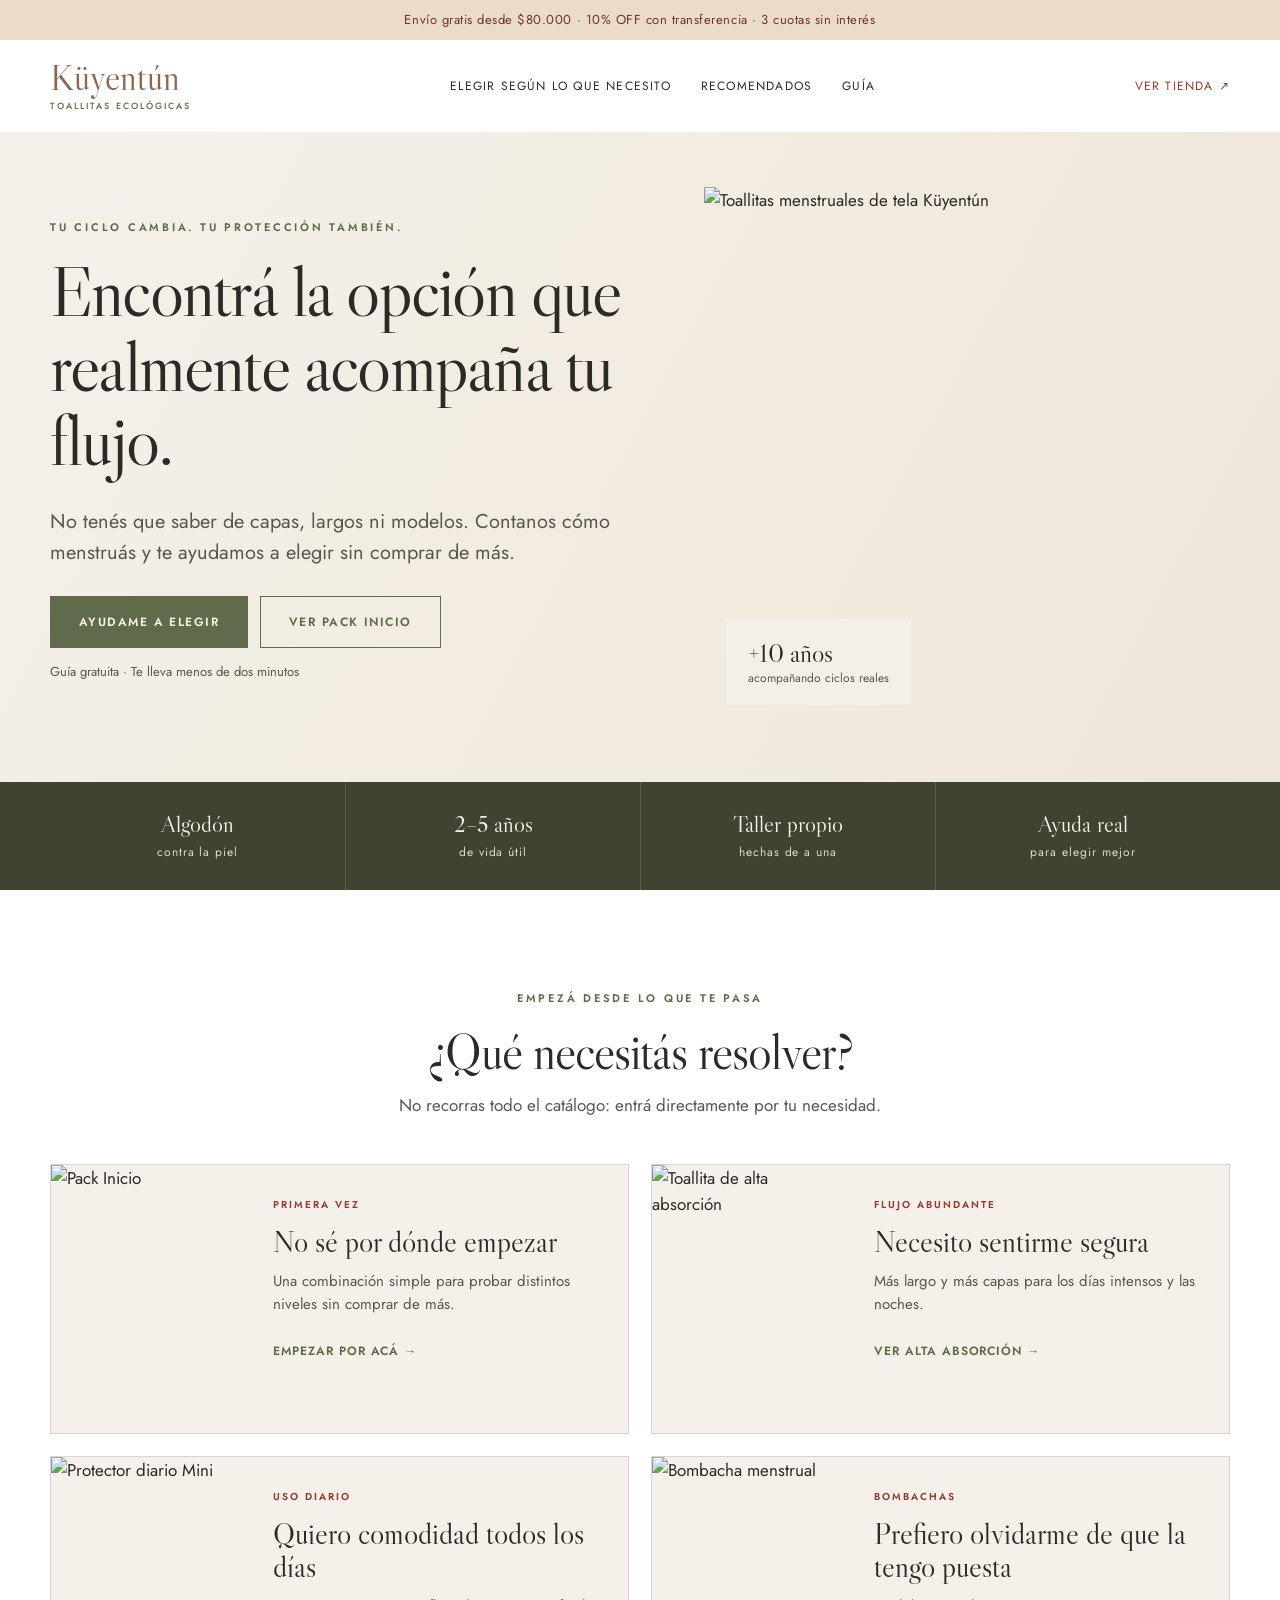
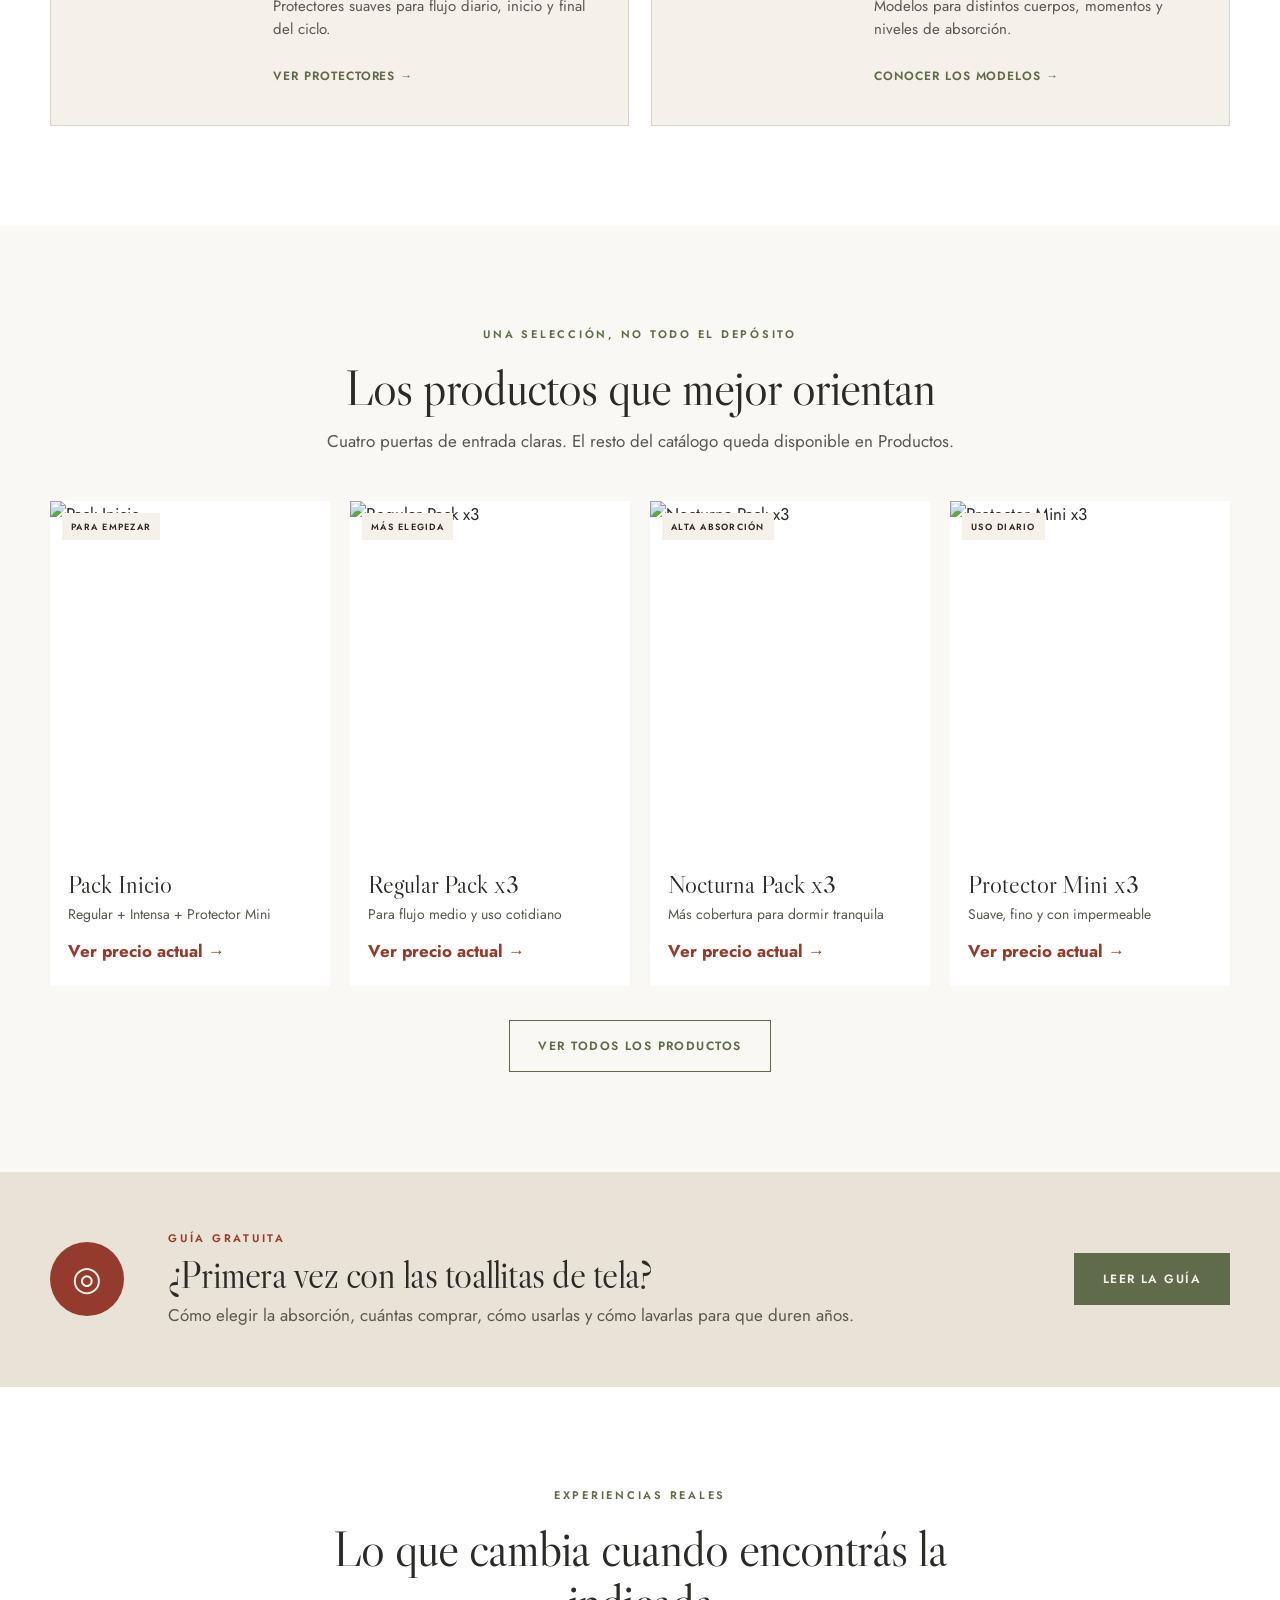
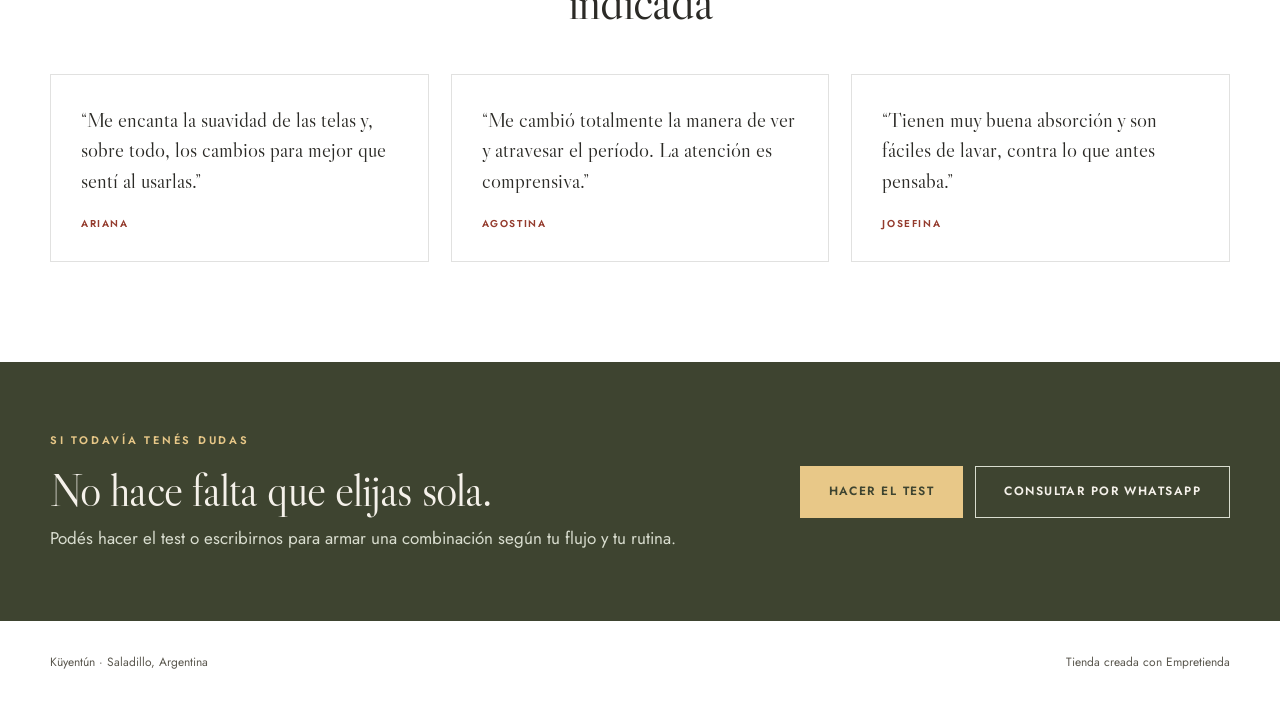
==== inicio/index.html @ b611743a "Publicar nueva portada de inicio de Küyentún" ====
<!doctype html>
<html lang="es">
<head>
  <meta charset="utf-8">
  <meta name="viewport" content="width=device-width, initial-scale=1">
  <title>Propuesta de inicio — Küyentún</title>
  <meta name="description" content="Maqueta de estructura propuesta para el inicio de Küyentún.">
  <link rel="preconnect" href="https://fonts.googleapis.com">
  <link rel="preconnect" href="https://fonts.gstatic.com" crossorigin>
  <link href="https://fonts.googleapis.com/css2?family=Jost:wght@300;400;500;600&family=Libre+Caslon+Display&display=swap" rel="stylesheet">
  <style>
    :root{--bone:#f5f1ea;--sand:#e8e3d6;--olive:#5f6b4a;--dark:#3e4430;--brick:#943b2d;--ink:#2b2a26;--soft:#5a574e;--line:rgba(43,42,38,.14);--serif:'Libre Caslon Display',Georgia,serif;--sans:'Jost',Arial,sans-serif}
    *{box-sizing:border-box}html{scroll-behavior:smooth}body{margin:0;color:var(--ink);background:#fff;font:17px/1.55 var(--sans)}img{display:block;width:100%}a{color:inherit}.shell{width:min(1180px,calc(100% - 44px));margin:auto}.announcement{padding:10px 20px;text-align:center;background:#eadcc8;color:#743629;font-size:13px;letter-spacing:.04em}.header{height:92px;display:flex;align-items:center;justify-content:space-between;gap:32px}.brand{font:36px/1 var(--serif);text-decoration:none;color:#8d6652}.brand span{display:block;margin-top:5px;color:var(--olive);font:500 9px/1.2 var(--sans);letter-spacing:.22em;text-transform:uppercase}.header nav{display:flex;gap:30px}.header nav a,.store-link{font-size:12px;letter-spacing:.1em;text-transform:uppercase;text-decoration:none}.store-link{color:var(--brick)}
    .hero{background:linear-gradient(118deg,var(--bone),#eee6d8)}.hero-grid{min-height:650px;display:grid;grid-template-columns:1.05fr .95fr;align-items:center;gap:72px}.hero-copy{padding:80px 0}.eyebrow{margin:0 0 18px;color:var(--olive);font-size:11px;font-weight:600;letter-spacing:.25em;text-transform:uppercase}h1,h2,h3{font-family:var(--serif);font-weight:400}.hero h1{max-width:760px;margin:0;font-size:clamp(48px,5.6vw,76px);line-height:1.04;letter-spacing:-.025em}.lead{max-width:600px;margin:28px 0;color:var(--soft);font-size:20px}.actions{display:flex;gap:12px;flex-wrap:wrap}.button{display:inline-flex;min-height:52px;padding:0 28px;align-items:center;justify-content:center;border:1px solid var(--olive);font-size:12px;font-weight:600;letter-spacing:.12em;text-transform:uppercase;text-decoration:none;transition:.2s}.button.primary{background:var(--olive);color:var(--bone)}.button.secondary{background:transparent;color:var(--olive)}.button:hover{transform:translateY(-2px)}.micro{margin-top:14px;color:var(--soft);font-size:13px}.hero-media{position:relative;height:540px;overflow:hidden}.hero-media img{height:100%;object-fit:cover}.hero-note{position:absolute;left:22px;bottom:22px;padding:18px 22px;background:rgba(245,241,234,.94);display:flex;flex-direction:column}.hero-note strong{font:26px var(--serif)}.hero-note span{color:var(--soft);font-size:12px}
    .proof{background:var(--dark);color:var(--bone)}.proof-grid{display:grid;grid-template-columns:repeat(4,1fr)}.proof-grid div{padding:28px;border-left:1px solid rgba(255,255,255,.14);text-align:center}.proof-grid div:first-child{border-left:0}.proof-grid strong,.proof-grid span{display:block}.proof-grid strong{font:23px var(--serif)}.proof-grid span{margin-top:5px;color:#d9ddcf;font-size:12px;letter-spacing:.08em}
    .section{padding:100px 0}.heading{max-width:740px;margin:0 auto 46px;text-align:center}.heading h2,.guide h2,.help h2{margin:0 0 14px;font-size:50px;line-height:1.06;letter-spacing:-.02em}.heading>p:last-child{margin:0;color:var(--soft)}.need-grid{display:grid;grid-template-columns:1fr 1fr;gap:22px}.need-card{min-height:270px;display:grid;grid-template-columns:190px 1fr;background:var(--bone);border:1px solid var(--line)}.need-image{overflow:hidden}.need-image img{height:100%;object-fit:cover}.need-copy{padding:32px}.kicker{margin:0 0 12px;color:var(--brick);font-size:10px;font-weight:600;letter-spacing:.2em}.need-copy h3{margin:0 0 12px;font-size:30px;line-height:1.1}.need-copy>p:not(.kicker){margin:0 0 20px;color:var(--soft);font-size:15px}.need-copy a{color:var(--olive);font-size:12px;font-weight:600;letter-spacing:.08em;text-transform:uppercase;text-decoration:none}
    .products{background:#faf8f4}.product-grid{display:grid;grid-template-columns:repeat(4,1fr);gap:20px}.product{padding-bottom:22px;background:#fff;text-decoration:none}.product-image{position:relative;aspect-ratio:4/5;overflow:hidden}.product-image img{height:100%;object-fit:cover}.product-image span{position:absolute;top:12px;left:12px;padding:7px 9px;background:var(--bone);font-size:9px;font-weight:600;letter-spacing:.14em}.product h3{margin:20px 18px 6px;font-size:25px;line-height:1.1}.product p{margin:0 18px 12px;color:var(--soft);font-size:14px}.product>strong{margin:0 18px;color:var(--brick)}.center{text-align:center;margin-top:34px}
    .guide{padding:58px 0;background:var(--sand)}.guide-grid{display:grid;grid-template-columns:90px 1fr auto;gap:28px;align-items:center}.guide-symbol{width:74px;height:74px;display:grid;place-items:center;border-radius:50%;background:var(--brick);color:var(--bone);font-size:34px}.guide .eyebrow{margin-bottom:8px;color:var(--brick)}.guide h2{margin-bottom:7px;font-size:38px}.guide p:last-child{margin:0;color:var(--soft)}.quotes{display:grid;grid-template-columns:repeat(3,1fr);gap:22px}.quotes blockquote{margin:0;padding:30px;border:1px solid var(--line);font:21px/1.45 var(--serif)}.quotes cite{display:block;margin-top:20px;color:var(--brick);font:600 10px var(--sans);letter-spacing:.16em;text-transform:uppercase}.help{padding:70px 0;background:var(--dark);color:var(--bone)}.help-grid{display:flex;align-items:center;justify-content:space-between;gap:40px}.help .eyebrow{color:#e8c888}.help h2{margin-bottom:10px;font-size:45px}.help p:last-child{max-width:700px;margin:0;color:#d9ddcf}.help .primary{background:#e8c888;border-color:#e8c888;color:var(--dark)}.help .secondary{border-color:#d9ddcf;color:var(--bone)}footer{padding:32px 0;display:flex;justify-content:space-between;color:var(--soft);font-size:12px}
    @media(max-width:900px){.header nav{display:none}.hero-grid{grid-template-columns:1fr;gap:0}.hero-copy{padding:70px 0 45px}.hero-media{height:480px}.proof-grid{grid-template-columns:1fr 1fr}.need-grid{grid-template-columns:1fr}.product-grid{grid-template-columns:1fr 1fr}.guide-grid{grid-template-columns:70px 1fr}.guide .button{grid-column:2;justify-self:start}.quotes{grid-template-columns:1fr}.help-grid{display:block}.help .actions{margin-top:28px}}
    @media(max-width:600px){body{font-size:16px}.shell{width:min(100% - 28px,1180px)}.announcement{font-size:11px}.header{height:76px}.brand{font-size:30px}.store-link{display:none}.hero h1{font-size:46px}.lead{font-size:18px}.hero-media{height:390px}.section{padding:72px 0}.heading h2{font-size:40px}.need-card{grid-template-columns:1fr}.need-image{height:230px}.product-grid{grid-template-columns:1fr}.guide-grid{grid-template-columns:1fr}.guide .button{grid-column:1}.guide h2{font-size:34px}.help h2{font-size:39px}footer{display:block}footer span{display:block;margin-bottom:8px}}
  </style>
</head>
<body>
  <div class="announcement">Envío gratis desde $80.000 · 10% OFF con transferencia · 3 cuotas sin interés</div>
  <header class="header shell">
    <a class="brand" href="#inicio">Küyentún<span>toallitas ecológicas</span></a>
    <nav aria-label="Navegación principal"><a href="#necesidad">Elegir según lo que necesito</a><a href="#recomendados">Recomendados</a><a href="https://meugeniacg.github.io/guia-toallitas-de-tela/">Guía</a></nav>
    <a class="store-link" href="https://www.kuyentuntoallitasecologicas.com.ar/">Ver tienda ↗</a>
  </header>

  <main id="inicio">
    <section class="hero"><div class="shell hero-grid">
      <div class="hero-copy"><p class="eyebrow">TU CICLO CAMBIA. TU PROTECCIÓN TAMBIÉN.</p><h1>Encontrá la opción que realmente acompaña tu flujo.</h1><p class="lead">No tenés que saber de capas, largos ni modelos. Contanos cómo menstruás y te ayudamos a elegir sin comprar de más.</p><div class="actions"><a class="button primary" href="https://meugeniacg.github.io/guia-toallitas-de-tela/#quiz">Ayudame a elegir</a><a class="button secondary" href="https://www.kuyentuntoallitasecologicas.com.ar/toallitas-menstruales/pack-inicio">Ver Pack Inicio</a></div><p class="micro">Guía gratuita · Te lleva menos de dos minutos</p></div>
      <div class="hero-media"><img src="https://d22fxaf9t8d39k.cloudfront.net/47bd9d9f242ebef658691afc3e3f14a70aa40e81e7bd9d2789358b0c8a1340d26034.jpg" alt="Toallitas menstruales de tela Küyentún"><div class="hero-note"><strong>+10 años</strong><span>acompañando ciclos reales</span></div></div>
    </div></section>

    <section class="proof"><div class="shell proof-grid"><div><strong>Algodón</strong><span>contra la piel</span></div><div><strong>2–5 años</strong><span>de vida útil</span></div><div><strong>Taller propio</strong><span>hechas de a una</span></div><div><strong>Ayuda real</strong><span>para elegir mejor</span></div></div></section>

    <section class="section shell" id="necesidad">
      <div class="heading"><p class="eyebrow">EMPEZÁ DESDE LO QUE TE PASA</p><h2>¿Qué necesitás resolver?</h2><p>No recorras todo el catálogo: entrá directamente por tu necesidad.</p></div>
      <div class="need-grid">
        <article class="need-card"><div class="need-image"><img src="https://d22fxaf9t8d39k.cloudfront.net/efcc2a372699df14df4a4f18b4c73a457ab59eb401a7fae7d5d3a295e9640bca6034.png" alt="Pack Inicio"></div><div class="need-copy"><p class="kicker">PRIMERA VEZ</p><h3>No sé por dónde empezar</h3><p>Una combinación simple para probar distintos niveles sin comprar de más.</p><a href="https://www.kuyentuntoallitasecologicas.com.ar/toallitas-menstruales/pack-inicio">Empezar por acá →</a></div></article>
        <article class="need-card"><div class="need-image"><img src="https://d22fxaf9t8d39k.cloudfront.net/dd3ce069a76f2ce13b151991015029e17633829b9bed87bc5638a3cb8f4f15516034.jpg" alt="Toallita de alta absorción"></div><div class="need-copy"><p class="kicker">FLUJO ABUNDANTE</p><h3>Necesito sentirme segura</h3><p>Más largo y más capas para los días intensos y las noches.</p><a href="https://www.kuyentuntoallitasecologicas.com.ar/toallitas-menstruales/absorcion/alta">Ver alta absorción →</a></div></article>
        <article class="need-card"><div class="need-image"><img src="https://d22fxaf9t8d39k.cloudfront.net/441a3be5a0f3f524e42762c184731935e52e595edd70df9c9ab5c10087bb6e0e6034.jpg" alt="Protector diario Mini"></div><div class="need-copy"><p class="kicker">USO DIARIO</p><h3>Quiero comodidad todos los días</h3><p>Protectores suaves para flujo diario, inicio y final del ciclo.</p><a href="https://www.kuyentuntoallitasecologicas.com.ar/protectores-diarios">Ver protectores →</a></div></article>
        <article class="need-card"><div class="need-image"><img src="https://d22fxaf9t8d39k.cloudfront.net/7f0170c8bdd21f5b3b62c56adf70df7abe8b300a6e648061134bbed9a65fe5a56034.png" alt="Bombacha menstrual"></div><div class="need-copy"><p class="kicker">BOMBACHAS</p><h3>Prefiero olvidarme de que la tengo puesta</h3><p>Modelos para distintos cuerpos, momentos y niveles de absorción.</p><a href="https://meugeniacg.github.io/guia-bombachas-menstruales/">Conocer los modelos →</a></div></article>
      </div>
    </section>

    <section class="section products" id="recomendados"><div class="shell">
      <div class="heading"><p class="eyebrow">UNA SELECCIÓN, NO TODO EL DEPÓSITO</p><h2>Los productos que mejor orientan</h2><p>Cuatro puertas de entrada claras. El resto del catálogo queda disponible en Productos.</p></div>
      <div class="product-grid">
        <a class="product" href="https://www.kuyentuntoallitasecologicas.com.ar/toallitas-menstruales/pack-inicio"><div class="product-image"><img src="https://d22fxaf9t8d39k.cloudfront.net/efcc2a372699df14df4a4f18b4c73a457ab59eb401a7fae7d5d3a295e9640bca6034.png" alt="Pack Inicio"><span>PARA EMPEZAR</span></div><h3>Pack Inicio</h3><p>Regular + Intensa + Protector Mini</p><strong>Ver precio actual →</strong></a>
        <a class="product" href="https://www.kuyentuntoallitasecologicas.com.ar/toallitas-menstruales/toallita-regular-pack-x-3-negro"><div class="product-image"><img src="https://d22fxaf9t8d39k.cloudfront.net/47bd9d9f242ebef658691afc3e3f14a70aa40e81e7bd9d2789358b0c8a1340d26034.jpg" alt="Regular Pack x3"><span>MÁS ELEGIDA</span></div><h3>Regular Pack x3</h3><p>Para flujo medio y uso cotidiano</p><strong>Ver precio actual →</strong></a>
        <a class="product" href="https://www.kuyentuntoallitasecologicas.com.ar/toallitas-menstruales/estilo-y-diseno/linea-azabache/toallita-nocturna-pack-x-3-negro"><div class="product-image"><img src="https://d22fxaf9t8d39k.cloudfront.net/dd3ce069a76f2ce13b151991015029e17633829b9bed87bc5638a3cb8f4f15516034.jpg" alt="Nocturna Pack x3"><span>ALTA ABSORCIÓN</span></div><h3>Nocturna Pack x3</h3><p>Más cobertura para dormir tranquila</p><strong>Ver precio actual →</strong></a>
        <a class="product" href="https://www.kuyentuntoallitasecologicas.com.ar/protectores-diarios/impermeabilidad/protector-mini-con-impermeable-pack-x-3-negro"><div class="product-image"><img src="https://d22fxaf9t8d39k.cloudfront.net/441a3be5a0f3f524e42762c184731935e52e595edd70df9c9ab5c10087bb6e0e6034.jpg" alt="Protector Mini x3"><span>USO DIARIO</span></div><h3>Protector Mini x3</h3><p>Suave, fino y con impermeable</p><strong>Ver precio actual →</strong></a>
      </div>
      <div class="center"><a class="button secondary" href="https://www.kuyentuntoallitasecologicas.com.ar/productos">Ver todos los productos</a></div>
    </div></section>

    <section class="guide"><div class="shell guide-grid"><div class="guide-symbol">◎</div><div><p class="eyebrow">GUÍA GRATUITA</p><h2>¿Primera vez con las toallitas de tela?</h2><p>Cómo elegir la absorción, cuántas comprar, cómo usarlas y cómo lavarlas para que duren años.</p></div><a class="button primary" href="https://meugeniacg.github.io/guia-toallitas-de-tela/">Leer la guía</a></div></section>

    <section class="section shell"><div class="heading"><p class="eyebrow">EXPERIENCIAS REALES</p><h2>Lo que cambia cuando encontrás la indicada</h2></div><div class="quotes"><blockquote>“Me encanta la suavidad de las telas y, sobre todo, los cambios para mejor que sentí al usarlas.”<cite>Ariana</cite></blockquote><blockquote>“Me cambió totalmente la manera de ver y atravesar el período. La atención es comprensiva.”<cite>Agostina</cite></blockquote><blockquote>“Tienen muy buena absorción y son fáciles de lavar, contra lo que antes pensaba.”<cite>Josefina</cite></blockquote></div></section>

    <section class="help"><div class="shell help-grid"><div><p class="eyebrow">SI TODAVÍA TENÉS DUDAS</p><h2>No hace falta que elijas sola.</h2><p>Podés hacer el test o escribirnos para armar una combinación según tu flujo y tu rutina.</p></div><div class="actions"><a class="button primary" href="https://meugeniacg.github.io/guia-toallitas-de-tela/#quiz">Hacer el test</a><a class="button secondary" href="https://wa.me/5492345499026">Consultar por WhatsApp</a></div></div></section>
  </main>

  <footer class="shell"><span>Küyentún · Saladillo, Argentina</span><span>Tienda creada con Empretienda</span></footer>
</body>
</html>
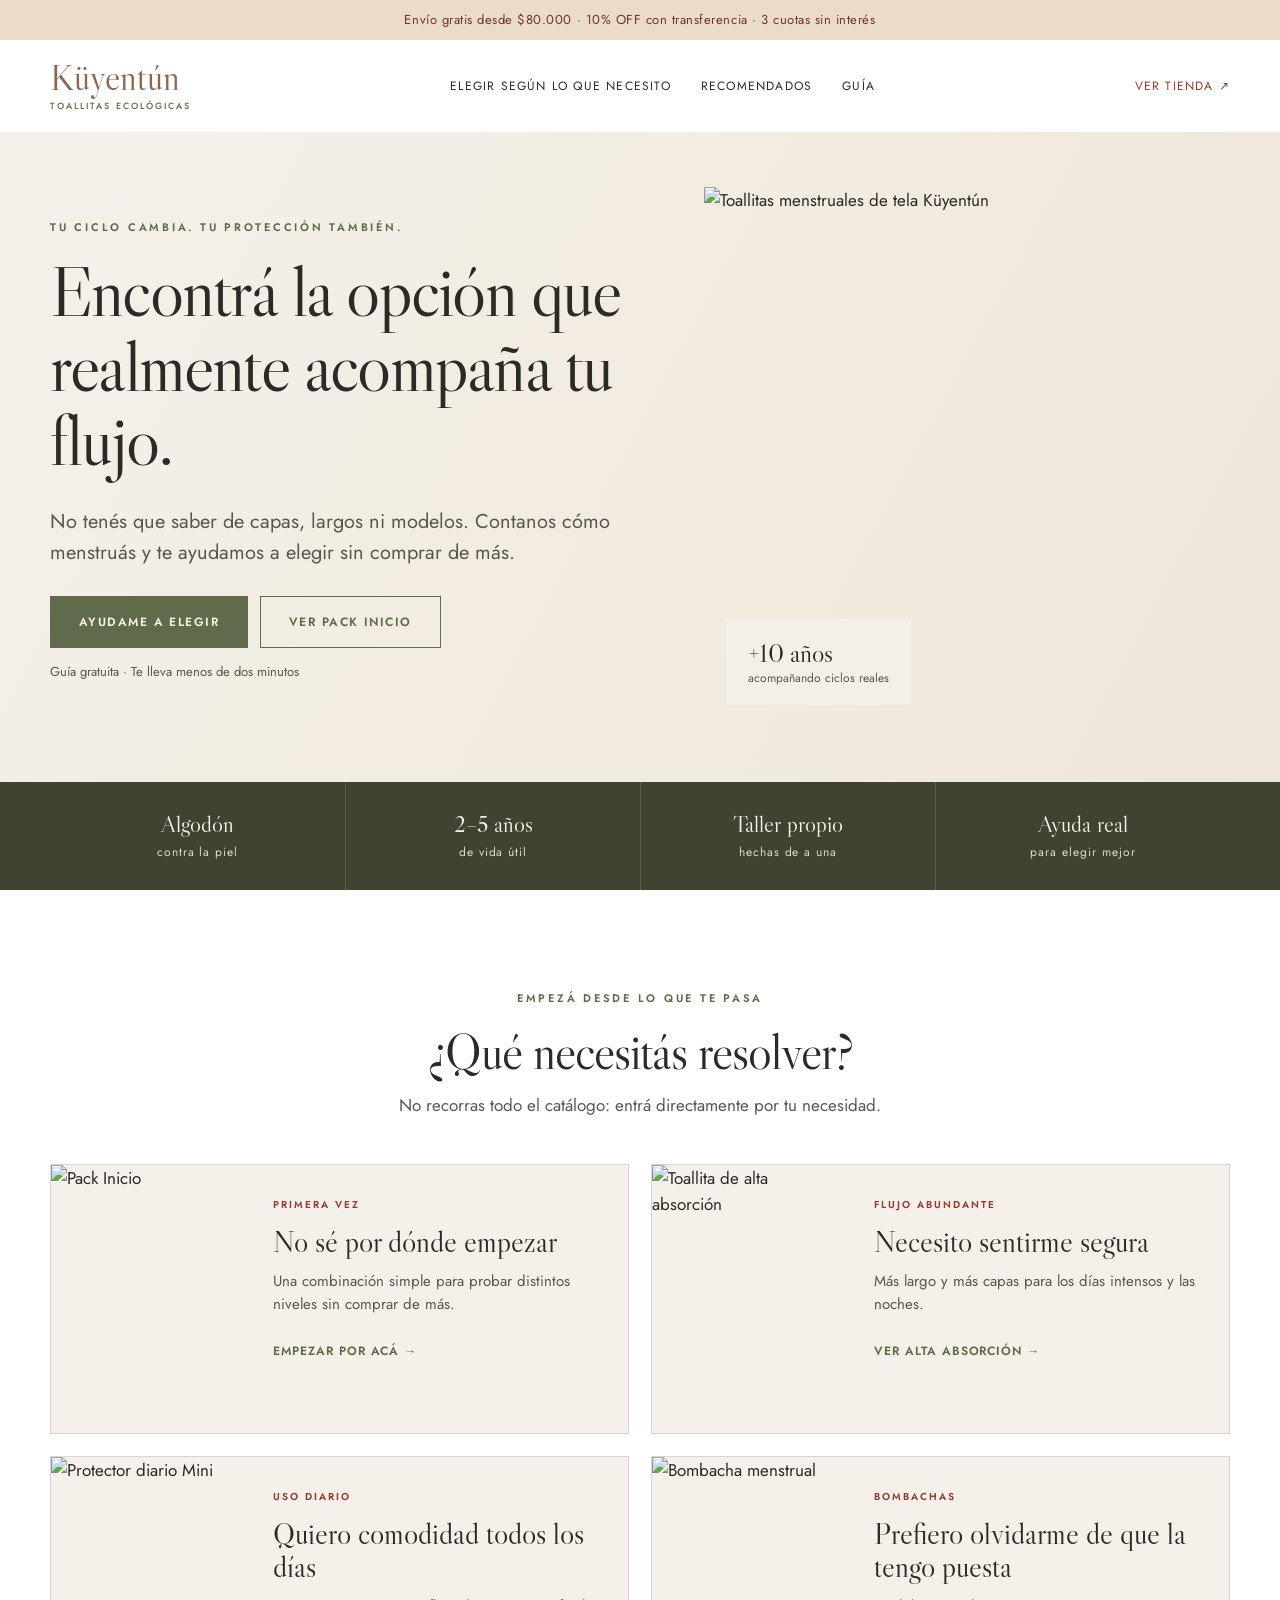
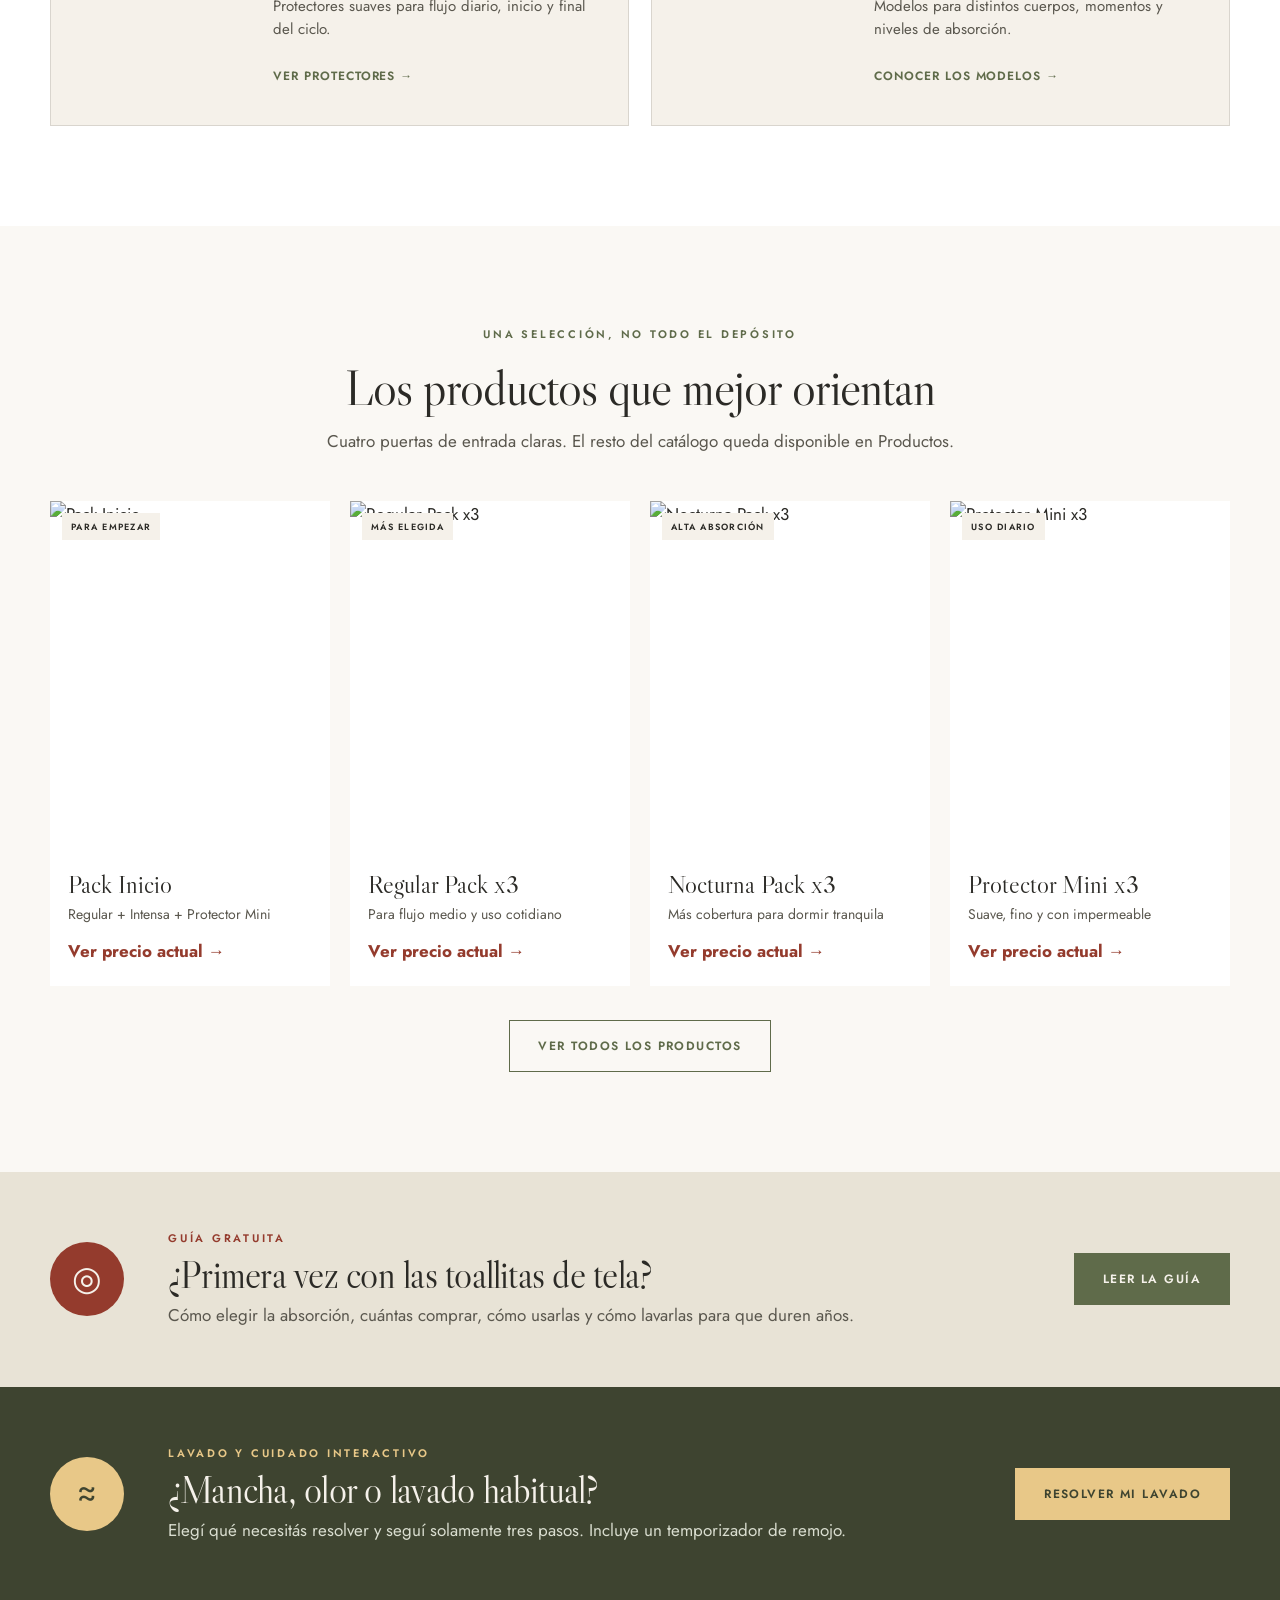
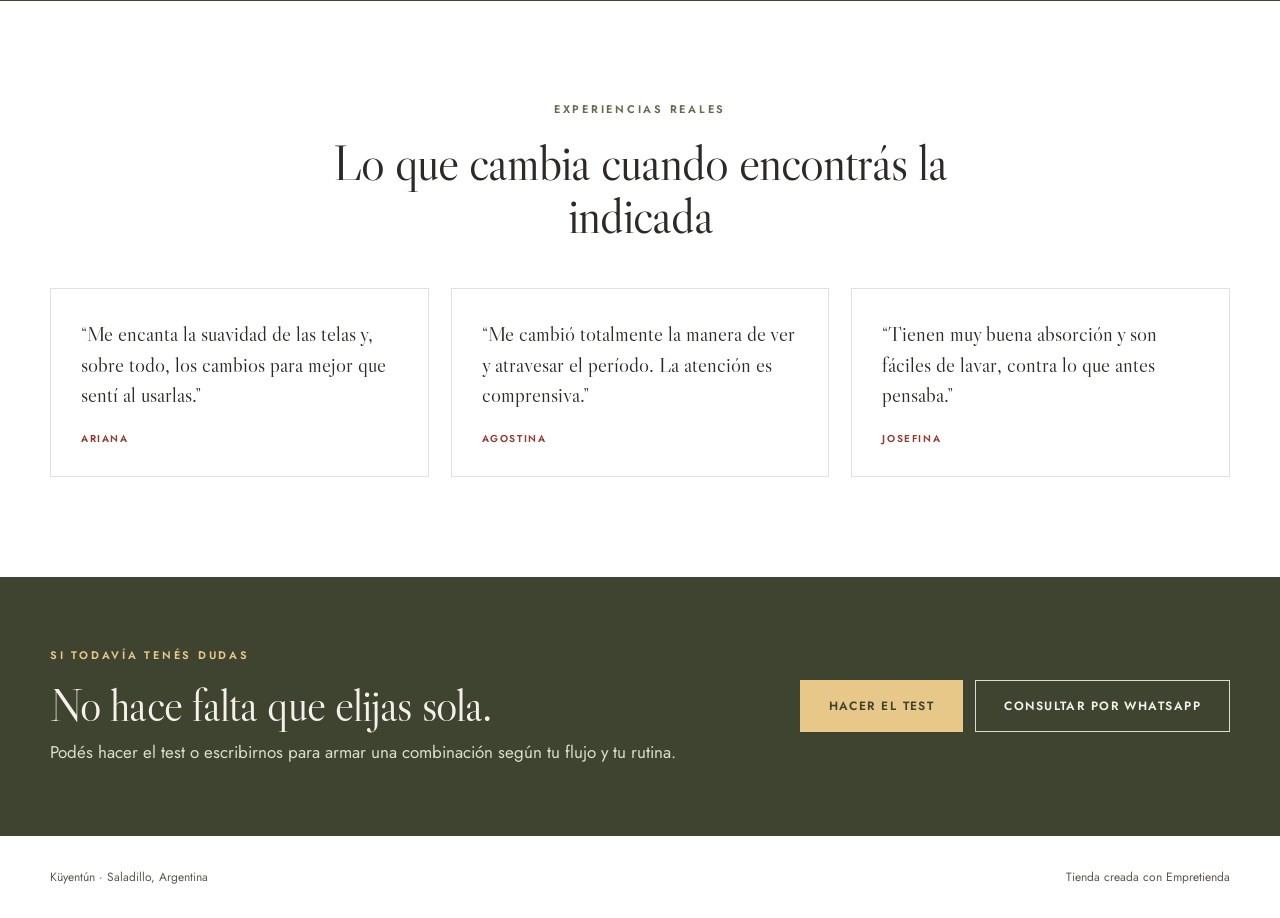
==== commit 625f4ab9: "Agregar acceso a la guía interactiva de lavado" ====
--- a/inicio/index.html
+++ b/inicio/index.html
@@ -15,7 +15,7 @@
     .proof{background:var(--dark);color:var(--bone)}.proof-grid{display:grid;grid-template-columns:repeat(4,1fr)}.proof-grid div{padding:28px;border-left:1px solid rgba(255,255,255,.14);text-align:center}.proof-grid div:first-child{border-left:0}.proof-grid strong,.proof-grid span{display:block}.proof-grid strong{font:23px var(--serif)}.proof-grid span{margin-top:5px;color:#d9ddcf;font-size:12px;letter-spacing:.08em}
     .section{padding:100px 0}.heading{max-width:740px;margin:0 auto 46px;text-align:center}.heading h2,.guide h2,.help h2{margin:0 0 14px;font-size:50px;line-height:1.06;letter-spacing:-.02em}.heading>p:last-child{margin:0;color:var(--soft)}.need-grid{display:grid;grid-template-columns:1fr 1fr;gap:22px}.need-card{min-height:270px;display:grid;grid-template-columns:190px 1fr;background:var(--bone);border:1px solid var(--line)}.need-image{overflow:hidden}.need-image img{height:100%;object-fit:cover}.need-copy{padding:32px}.kicker{margin:0 0 12px;color:var(--brick);font-size:10px;font-weight:600;letter-spacing:.2em}.need-copy h3{margin:0 0 12px;font-size:30px;line-height:1.1}.need-copy>p:not(.kicker){margin:0 0 20px;color:var(--soft);font-size:15px}.need-copy a{color:var(--olive);font-size:12px;font-weight:600;letter-spacing:.08em;text-transform:uppercase;text-decoration:none}
     .products{background:#faf8f4}.product-grid{display:grid;grid-template-columns:repeat(4,1fr);gap:20px}.product{padding-bottom:22px;background:#fff;text-decoration:none}.product-image{position:relative;aspect-ratio:4/5;overflow:hidden}.product-image img{height:100%;object-fit:cover}.product-image span{position:absolute;top:12px;left:12px;padding:7px 9px;background:var(--bone);font-size:9px;font-weight:600;letter-spacing:.14em}.product h3{margin:20px 18px 6px;font-size:25px;line-height:1.1}.product p{margin:0 18px 12px;color:var(--soft);font-size:14px}.product>strong{margin:0 18px;color:var(--brick)}.center{text-align:center;margin-top:34px}
-    .guide{padding:58px 0;background:var(--sand)}.guide-grid{display:grid;grid-template-columns:90px 1fr auto;gap:28px;align-items:center}.guide-symbol{width:74px;height:74px;display:grid;place-items:center;border-radius:50%;background:var(--brick);color:var(--bone);font-size:34px}.guide .eyebrow{margin-bottom:8px;color:var(--brick)}.guide h2{margin-bottom:7px;font-size:38px}.guide p:last-child{margin:0;color:var(--soft)}.quotes{display:grid;grid-template-columns:repeat(3,1fr);gap:22px}.quotes blockquote{margin:0;padding:30px;border:1px solid var(--line);font:21px/1.45 var(--serif)}.quotes cite{display:block;margin-top:20px;color:var(--brick);font:600 10px var(--sans);letter-spacing:.16em;text-transform:uppercase}.help{padding:70px 0;background:var(--dark);color:var(--bone)}.help-grid{display:flex;align-items:center;justify-content:space-between;gap:40px}.help .eyebrow{color:#e8c888}.help h2{margin-bottom:10px;font-size:45px}.help p:last-child{max-width:700px;margin:0;color:#d9ddcf}.help .primary{background:#e8c888;border-color:#e8c888;color:var(--dark)}.help .secondary{border-color:#d9ddcf;color:var(--bone)}footer{padding:32px 0;display:flex;justify-content:space-between;color:var(--soft);font-size:12px}
+    .guide{padding:58px 0;background:var(--sand)}.guide-grid{display:grid;grid-template-columns:90px 1fr auto;gap:28px;align-items:center}.guide-symbol{width:74px;height:74px;display:grid;place-items:center;border-radius:50%;background:var(--brick);color:var(--bone);font-size:34px}.guide .eyebrow{margin-bottom:8px;color:var(--brick)}.guide h2{margin-bottom:7px;font-size:38px}.guide p:last-child{margin:0;color:var(--soft)}.wash-guide{background:var(--dark);color:var(--bone)}.wash-guide .guide-symbol{background:#e8c888;color:var(--dark)}.wash-guide .eyebrow{color:#e8c888}.wash-guide p:last-child{color:#d9ddcf}.wash-guide .button{border-color:#e8c888;background:#e8c888;color:var(--dark)}.quotes{display:grid;grid-template-columns:repeat(3,1fr);gap:22px}.quotes blockquote{margin:0;padding:30px;border:1px solid var(--line);font:21px/1.45 var(--serif)}.quotes cite{display:block;margin-top:20px;color:var(--brick);font:600 10px var(--sans);letter-spacing:.16em;text-transform:uppercase}.help{padding:70px 0;background:var(--dark);color:var(--bone)}.help-grid{display:flex;align-items:center;justify-content:space-between;gap:40px}.help .eyebrow{color:#e8c888}.help h2{margin-bottom:10px;font-size:45px}.help p:last-child{max-width:700px;margin:0;color:#d9ddcf}.help .primary{background:#e8c888;border-color:#e8c888;color:var(--dark)}.help .secondary{border-color:#d9ddcf;color:var(--bone)}footer{padding:32px 0;display:flex;justify-content:space-between;color:var(--soft);font-size:12px}
     @media(max-width:900px){.header nav{display:none}.hero-grid{grid-template-columns:1fr;gap:0}.hero-copy{padding:70px 0 45px}.hero-media{height:480px}.proof-grid{grid-template-columns:1fr 1fr}.need-grid{grid-template-columns:1fr}.product-grid{grid-template-columns:1fr 1fr}.guide-grid{grid-template-columns:70px 1fr}.guide .button{grid-column:2;justify-self:start}.quotes{grid-template-columns:1fr}.help-grid{display:block}.help .actions{margin-top:28px}}
     @media(max-width:600px){body{font-size:16px}.shell{width:min(100% - 28px,1180px)}.announcement{font-size:11px}.header{height:76px}.brand{font-size:30px}.store-link{display:none}.hero h1{font-size:46px}.lead{font-size:18px}.hero-media{height:390px}.section{padding:72px 0}.heading h2{font-size:40px}.need-card{grid-template-columns:1fr}.need-image{height:230px}.product-grid{grid-template-columns:1fr}.guide-grid{grid-template-columns:1fr}.guide .button{grid-column:1}.guide h2{font-size:34px}.help h2{font-size:39px}footer{display:block}footer span{display:block;margin-bottom:8px}}
   </style>
@@ -59,6 +59,8 @@
 
     <section class="guide"><div class="shell guide-grid"><div class="guide-symbol">◎</div><div><p class="eyebrow">GUÍA GRATUITA</p><h2>¿Primera vez con las toallitas de tela?</h2><p>Cómo elegir la absorción, cuántas comprar, cómo usarlas y cómo lavarlas para que duren años.</p></div><a class="button primary" href="https://meugeniacg.github.io/guia-toallitas-de-tela/">Leer la guía</a></div></section>
 
+    <section class="guide wash-guide"><div class="shell guide-grid"><div class="guide-symbol">≈</div><div><p class="eyebrow">LAVADO Y CUIDADO INTERACTIVO</p><h2>¿Mancha, olor o lavado habitual?</h2><p>Elegí qué necesitás resolver y seguí solamente tres pasos. Incluye un temporizador de remojo.</p></div><a class="button primary" href="https://meugeniacg.github.io/guia-toallitas-de-tela/lavado/">Resolver mi lavado</a></div></section>
+
     <section class="section shell"><div class="heading"><p class="eyebrow">EXPERIENCIAS REALES</p><h2>Lo que cambia cuando encontrás la indicada</h2></div><div class="quotes"><blockquote>“Me encanta la suavidad de las telas y, sobre todo, los cambios para mejor que sentí al usarlas.”<cite>Ariana</cite></blockquote><blockquote>“Me cambió totalmente la manera de ver y atravesar el período. La atención es comprensiva.”<cite>Agostina</cite></blockquote><blockquote>“Tienen muy buena absorción y son fáciles de lavar, contra lo que antes pensaba.”<cite>Josefina</cite></blockquote></div></section>
 
     <section class="help"><div class="shell help-grid"><div><p class="eyebrow">SI TODAVÍA TENÉS DUDAS</p><h2>No hace falta que elijas sola.</h2><p>Podés hacer el test o escribirnos para armar una combinación según tu flujo y tu rutina.</p></div><div class="actions"><a class="button primary" href="https://meugeniacg.github.io/guia-toallitas-de-tela/#quiz">Hacer el test</a><a class="button secondary" href="https://wa.me/5492345499026">Consultar por WhatsApp</a></div></div></section>
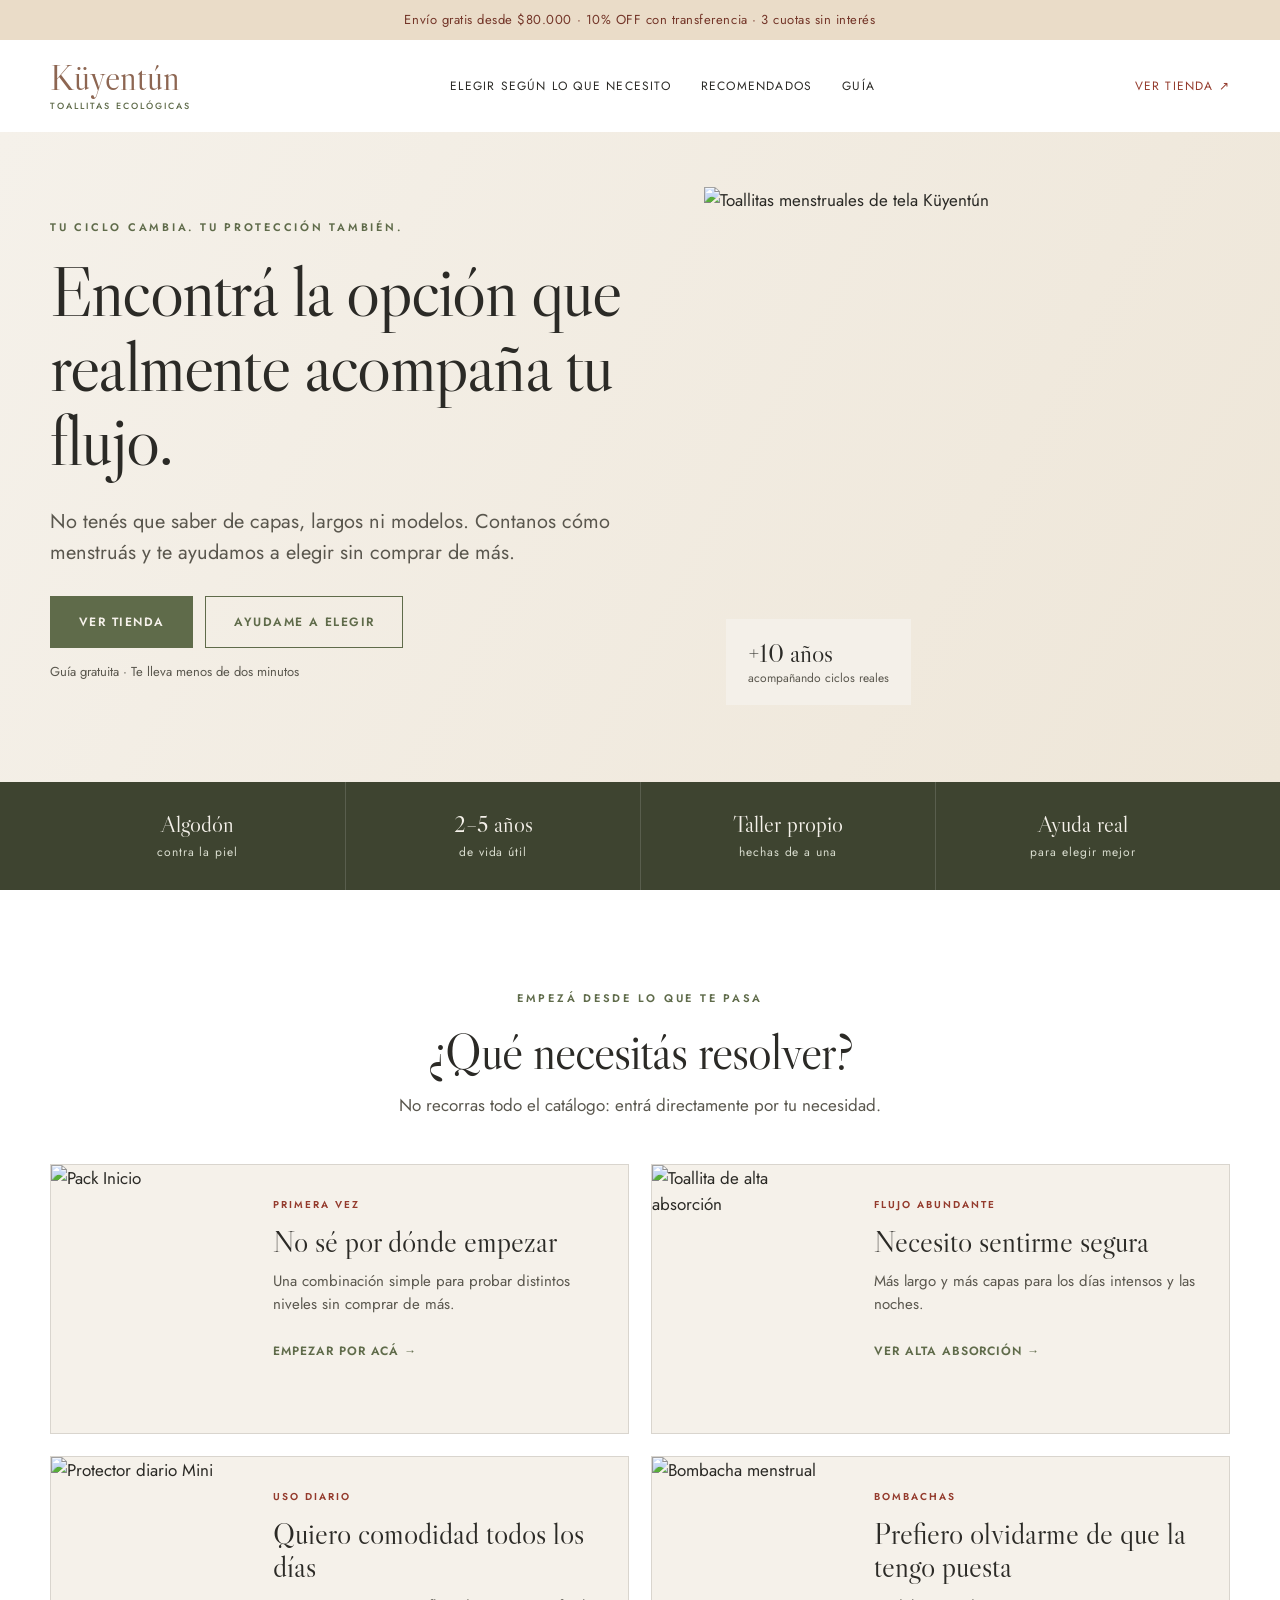
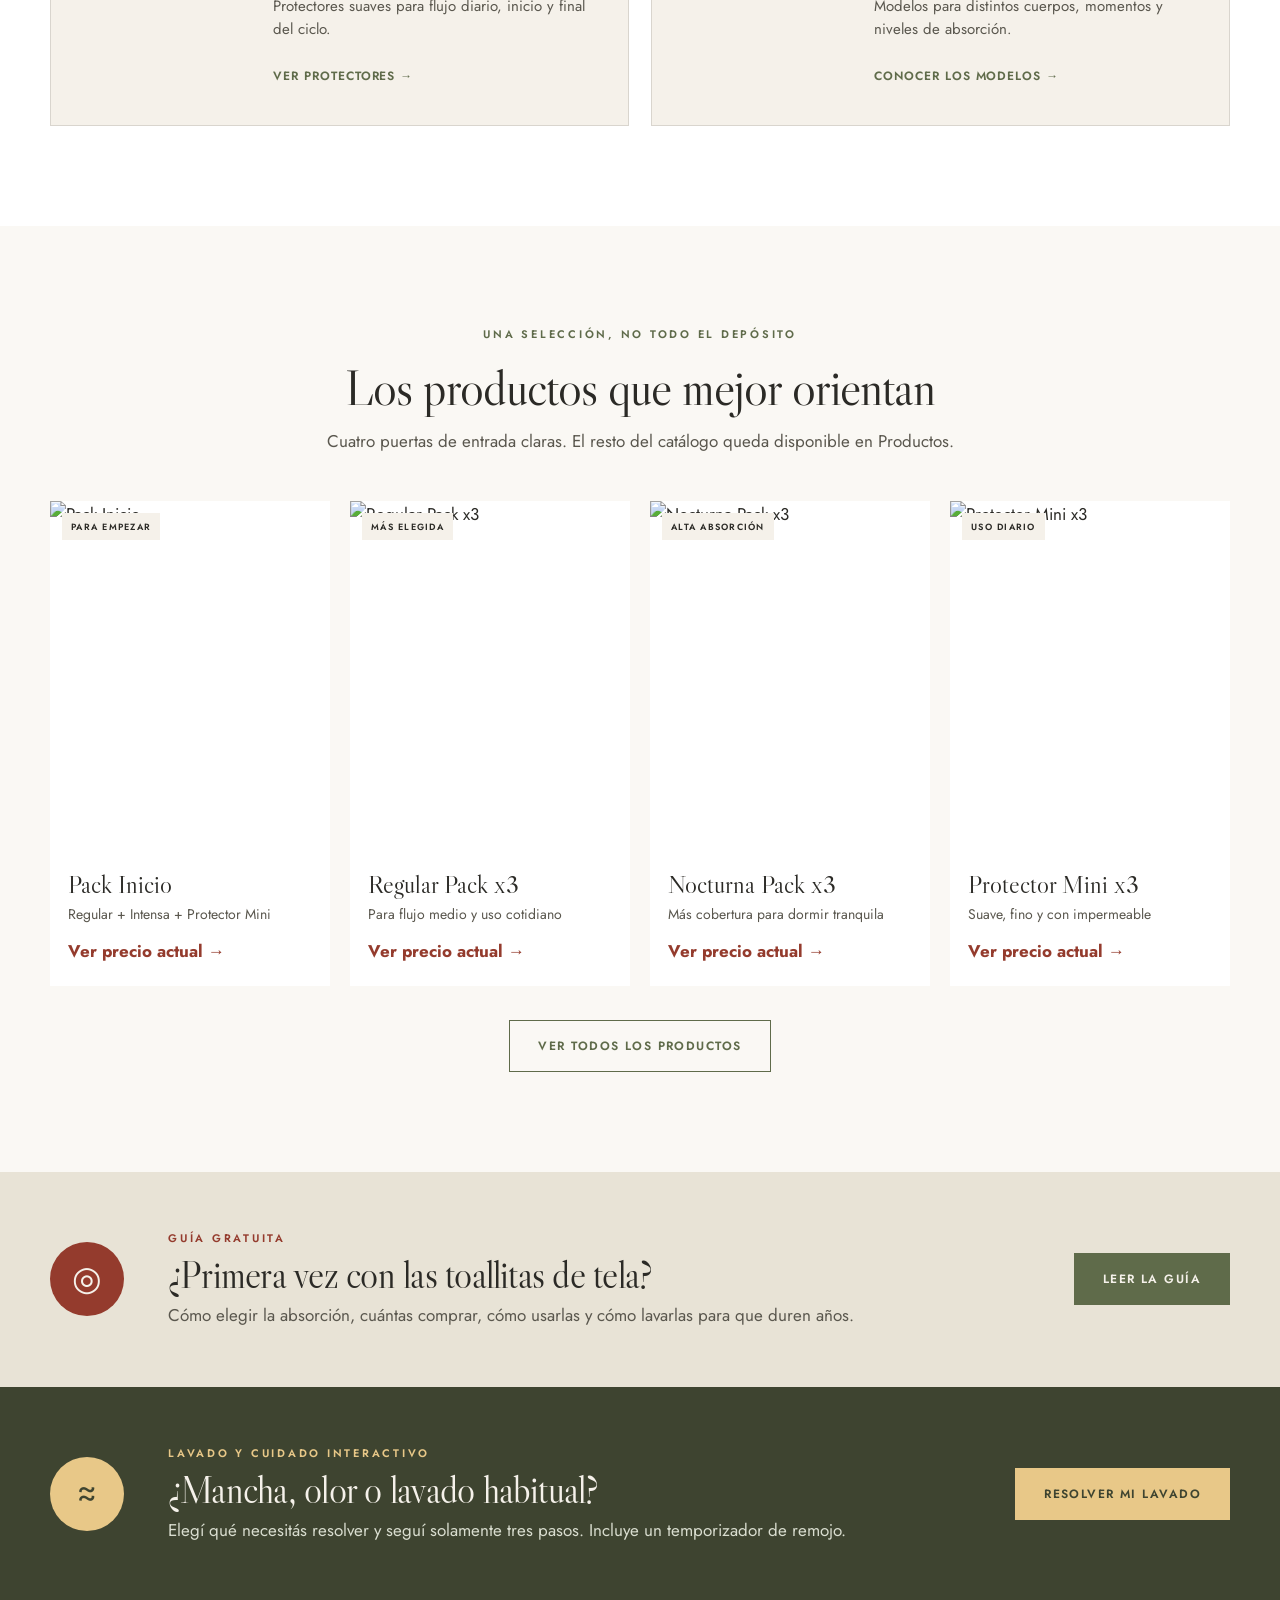
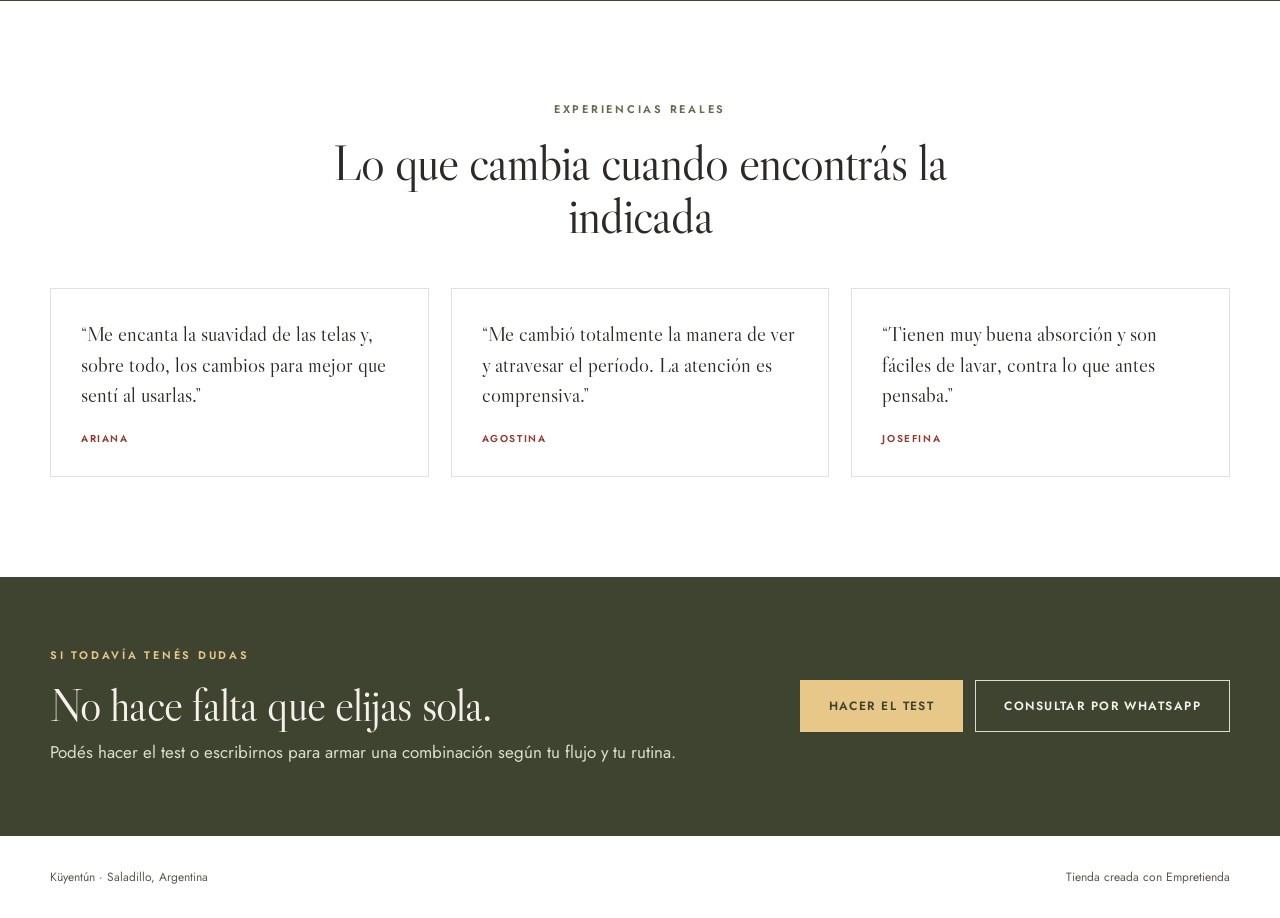
==== commit 853c02a0: "Make store CTA primary on inicio page" ====
--- a/inicio/index.html
+++ b/inicio/index.html
@@ -3,8 +3,16 @@
 <head>
   <meta charset="utf-8">
   <meta name="viewport" content="width=device-width, initial-scale=1">
-  <title>Propuesta de inicio — Küyentún</title>
-  <meta name="description" content="Maqueta de estructura propuesta para el inicio de Küyentún.">
+  <title>Encontrá tu toallita de tela ideal | Küyentún</title>
+  <meta name="description" content="Elegí toallitas y bombachas menstruales reutilizables según tu flujo. Guía gratuita, Pack Inicio y asesoramiento de Küyentún.">
+  <meta name="robots" content="noindex,follow">
+  <meta property="og:locale" content="es_AR">
+  <meta property="og:type" content="website">
+  <meta property="og:title" content="Encontrá tu toallita de tela ideal | Küyentún">
+  <meta property="og:description" content="No hace falta entender capas ni modelos. Te ayudamos a elegir según tu flujo y tu rutina.">
+  <meta property="og:url" content="https://meugeniacg.github.io/guia-toallitas-de-tela/inicio/">
+  <meta property="og:image" content="https://d22fxaf9t8d39k.cloudfront.net/47bd9d9f242ebef658691afc3e3f14a70aa40e81e7bd9d2789358b0c8a1340d26034.jpg">
+  <meta name="twitter:card" content="summary_large_image">
   <link rel="preconnect" href="https://fonts.googleapis.com">
   <link rel="preconnect" href="https://fonts.gstatic.com" crossorigin>
   <link href="https://fonts.googleapis.com/css2?family=Jost:wght@300;400;500;600&family=Libre+Caslon+Display&display=swap" rel="stylesheet">
@@ -30,7 +38,7 @@
 
   <main id="inicio">
     <section class="hero"><div class="shell hero-grid">
-      <div class="hero-copy"><p class="eyebrow">TU CICLO CAMBIA. TU PROTECCIÓN TAMBIÉN.</p><h1>Encontrá la opción que realmente acompaña tu flujo.</h1><p class="lead">No tenés que saber de capas, largos ni modelos. Contanos cómo menstruás y te ayudamos a elegir sin comprar de más.</p><div class="actions"><a class="button primary" href="https://meugeniacg.github.io/guia-toallitas-de-tela/#quiz">Ayudame a elegir</a><a class="button secondary" href="https://www.kuyentuntoallitasecologicas.com.ar/toallitas-menstruales/pack-inicio">Ver Pack Inicio</a></div><p class="micro">Guía gratuita · Te lleva menos de dos minutos</p></div>
+      <div class="hero-copy"><p class="eyebrow">TU CICLO CAMBIA. TU PROTECCIÓN TAMBIÉN.</p><h1>Encontrá la opción que realmente acompaña tu flujo.</h1><p class="lead">No tenés que saber de capas, largos ni modelos. Contanos cómo menstruás y te ayudamos a elegir sin comprar de más.</p><div class="actions"><a class="button primary" href="https://www.kuyentuntoallitasecologicas.com.ar/">Ver tienda</a><a class="button secondary" href="https://meugeniacg.github.io/guia-toallitas-de-tela/#quiz">Ayudame a elegir</a></div><p class="micro">Guía gratuita · Te lleva menos de dos minutos</p></div>
       <div class="hero-media"><img src="https://d22fxaf9t8d39k.cloudfront.net/47bd9d9f242ebef658691afc3e3f14a70aa40e81e7bd9d2789358b0c8a1340d26034.jpg" alt="Toallitas menstruales de tela Küyentún"><div class="hero-note"><strong>+10 años</strong><span>acompañando ciclos reales</span></div></div>
     </div></section>
 
@@ -68,4 +76,4 @@
 
   <footer class="shell"><span>Küyentún · Saladillo, Argentina</span><span>Tienda creada con Empretienda</span></footer>
 </body>
-</html>
+</html>
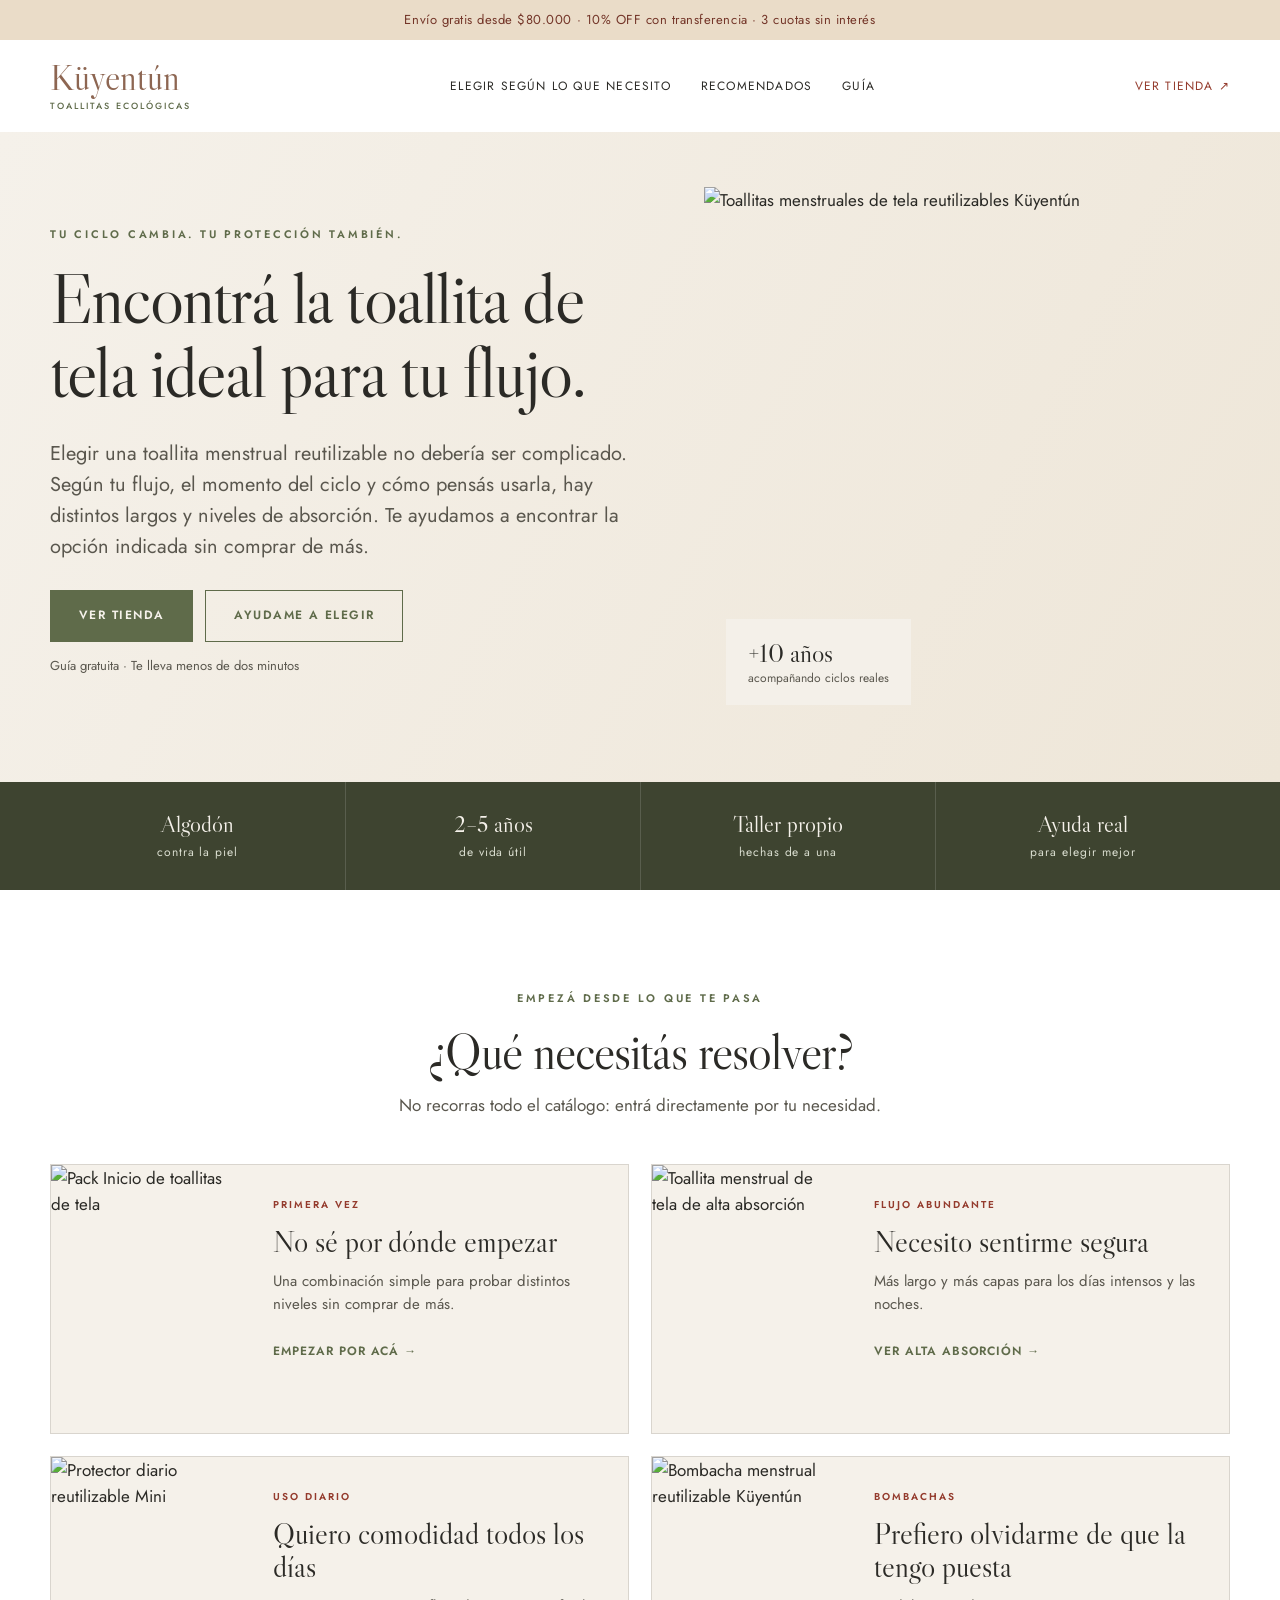
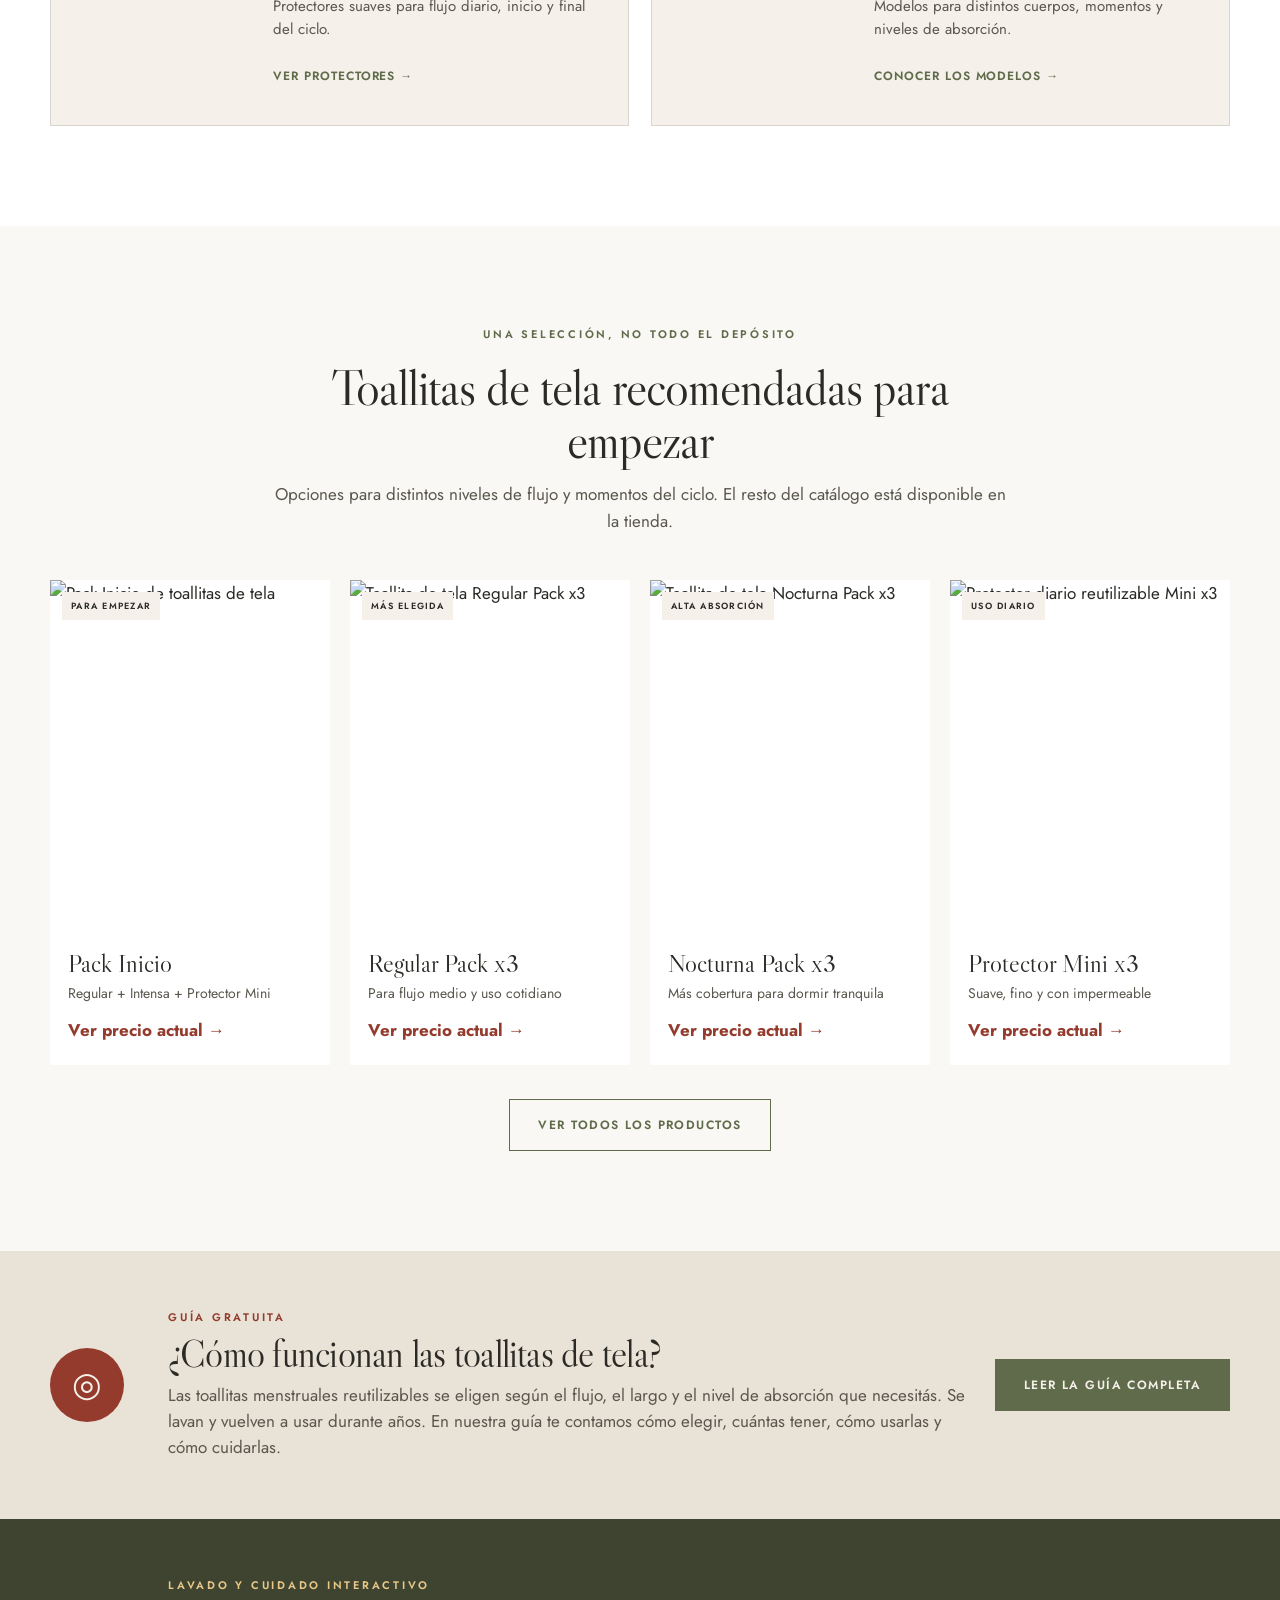
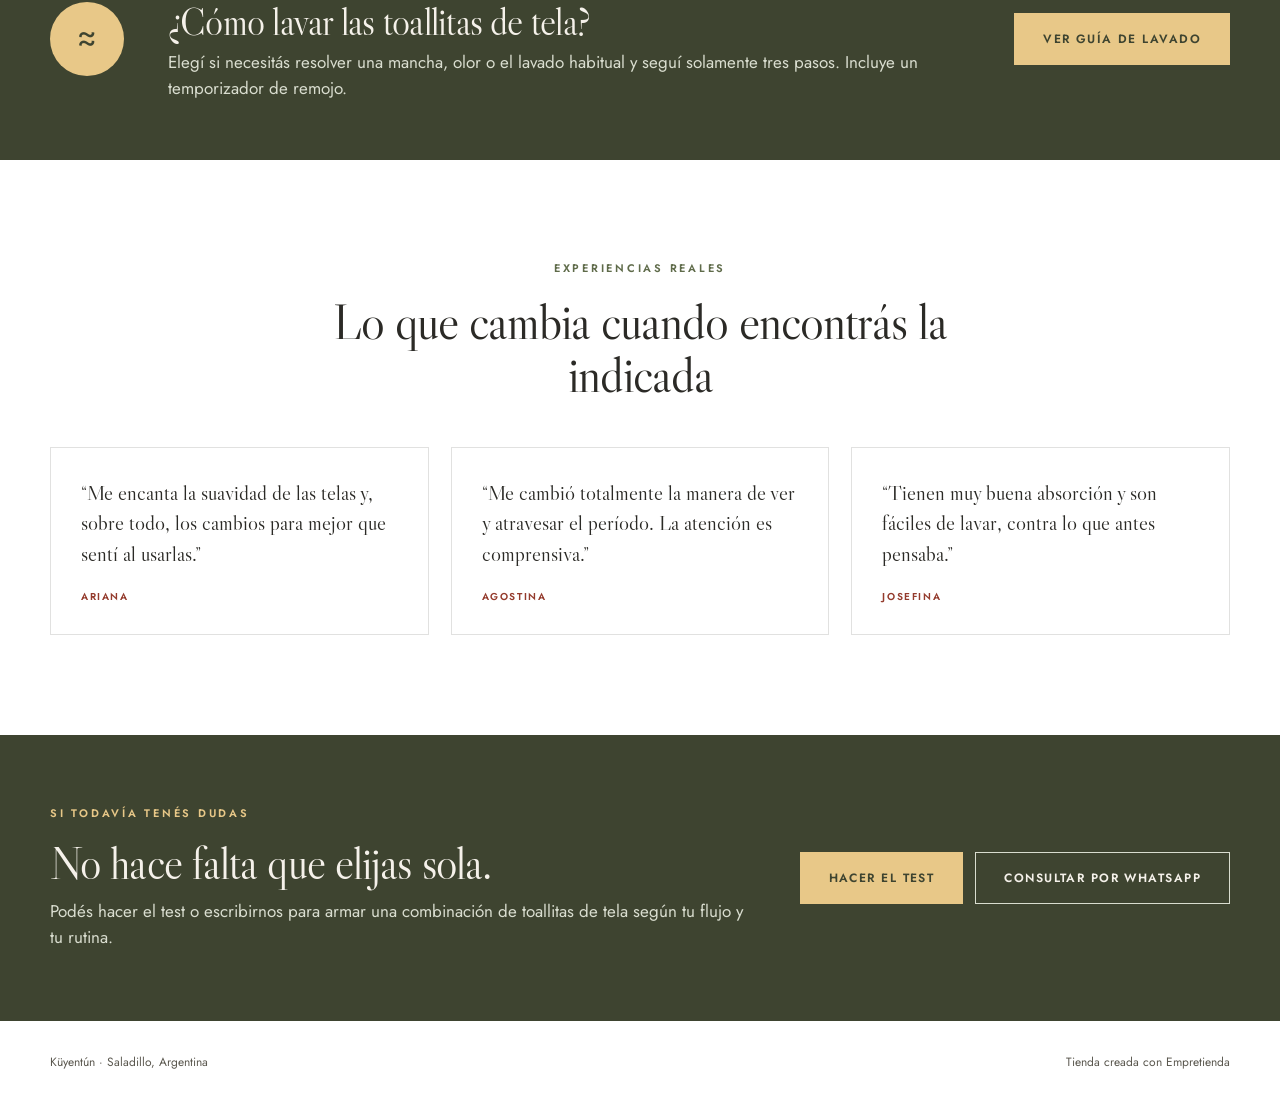
==== commit c8a3af07: "Optimize inicio landing for SEO and indexing" ====
--- a/inicio/index.html
+++ b/inicio/index.html
@@ -3,16 +3,20 @@
 <head>
   <meta charset="utf-8">
   <meta name="viewport" content="width=device-width, initial-scale=1">
-  <title>Encontrá tu toallita de tela ideal | Küyentún</title>
-  <meta name="description" content="Elegí toallitas y bombachas menstruales reutilizables según tu flujo. Guía gratuita, Pack Inicio y asesoramiento de Küyentún.">
-  <meta name="robots" content="noindex,follow">
+  <title>Toallitas de tela: cómo elegir la ideal | Küyentún</title>
+  <meta name="description" content="Descubrí cómo elegir toallitas de tela según tu flujo, absorción y rutina. Guía Küyentún con modelos reutilizables, lavado y acceso a la tienda.">
+  <meta name="robots" content="index,follow,max-image-preview:large">
+  <link rel="canonical" href="https://meugeniacg.github.io/guia-toallitas-de-tela/inicio/">
   <meta property="og:locale" content="es_AR">
   <meta property="og:type" content="website">
-  <meta property="og:title" content="Encontrá tu toallita de tela ideal | Küyentún">
-  <meta property="og:description" content="No hace falta entender capas ni modelos. Te ayudamos a elegir según tu flujo y tu rutina.">
+  <meta property="og:title" content="Toallitas de tela: cómo elegir la ideal | Küyentún">
+  <meta property="og:description" content="Elegí tu toallita menstrual reutilizable según tu flujo, absorción y rutina. Guía práctica de Küyentún.">
   <meta property="og:url" content="https://meugeniacg.github.io/guia-toallitas-de-tela/inicio/">
   <meta property="og:image" content="https://d22fxaf9t8d39k.cloudfront.net/47bd9d9f242ebef658691afc3e3f14a70aa40e81e7bd9d2789358b0c8a1340d26034.jpg">
   <meta name="twitter:card" content="summary_large_image">
+  <script type="application/ld+json">
+  {"@context":"https://schema.org","@graph":[{"@type":"Organization","@id":"https://www.kuyentuntoallitasecologicas.com.ar/#organization","name":"Küyentún","url":"https://www.kuyentuntoallitasecologicas.com.ar/"},{"@type":"WebPage","@id":"https://meugeniacg.github.io/guia-toallitas-de-tela/inicio/#webpage","url":"https://meugeniacg.github.io/guia-toallitas-de-tela/inicio/","name":"Toallitas de tela: cómo elegir la ideal | Küyentún","description":"Guía para elegir toallitas de tela según flujo, absorción y rutina.","inLanguage":"es-AR","about":{"@id":"https://www.kuyentuntoallitasecologicas.com.ar/#organization"}}]}
+  </script>
   <link rel="preconnect" href="https://fonts.googleapis.com">
   <link rel="preconnect" href="https://fonts.gstatic.com" crossorigin>
   <link href="https://fonts.googleapis.com/css2?family=Jost:wght@300;400;500;600&family=Libre+Caslon+Display&display=swap" rel="stylesheet">
@@ -38,8 +42,8 @@
 
   <main id="inicio">
     <section class="hero"><div class="shell hero-grid">
-      <div class="hero-copy"><p class="eyebrow">TU CICLO CAMBIA. TU PROTECCIÓN TAMBIÉN.</p><h1>Encontrá la opción que realmente acompaña tu flujo.</h1><p class="lead">No tenés que saber de capas, largos ni modelos. Contanos cómo menstruás y te ayudamos a elegir sin comprar de más.</p><div class="actions"><a class="button primary" href="https://www.kuyentuntoallitasecologicas.com.ar/">Ver tienda</a><a class="button secondary" href="https://meugeniacg.github.io/guia-toallitas-de-tela/#quiz">Ayudame a elegir</a></div><p class="micro">Guía gratuita · Te lleva menos de dos minutos</p></div>
-      <div class="hero-media"><img src="https://d22fxaf9t8d39k.cloudfront.net/47bd9d9f242ebef658691afc3e3f14a70aa40e81e7bd9d2789358b0c8a1340d26034.jpg" alt="Toallitas menstruales de tela Küyentún"><div class="hero-note"><strong>+10 años</strong><span>acompañando ciclos reales</span></div></div>
+      <div class="hero-copy"><p class="eyebrow">TU CICLO CAMBIA. TU PROTECCIÓN TAMBIÉN.</p><h1>Encontrá la toallita de tela ideal para tu flujo.</h1><p class="lead">Elegir una toallita menstrual reutilizable no debería ser complicado. Según tu flujo, el momento del ciclo y cómo pensás usarla, hay distintos largos y niveles de absorción. Te ayudamos a encontrar la opción indicada sin comprar de más.</p><div class="actions"><a class="button primary" href="https://www.kuyentuntoallitasecologicas.com.ar/">Ver tienda</a><a class="button secondary" href="https://meugeniacg.github.io/guia-toallitas-de-tela/#quiz">Ayudame a elegir</a></div><p class="micro">Guía gratuita · Te lleva menos de dos minutos</p></div>
+      <div class="hero-media"><img src="https://d22fxaf9t8d39k.cloudfront.net/47bd9d9f242ebef658691afc3e3f14a70aa40e81e7bd9d2789358b0c8a1340d26034.jpg" alt="Toallitas menstruales de tela reutilizables Küyentún"><div class="hero-note"><strong>+10 años</strong><span>acompañando ciclos reales</span></div></div>
     </div></section>
 
     <section class="proof"><div class="shell proof-grid"><div><strong>Algodón</strong><span>contra la piel</span></div><div><strong>2–5 años</strong><span>de vida útil</span></div><div><strong>Taller propio</strong><span>hechas de a una</span></div><div><strong>Ayuda real</strong><span>para elegir mejor</span></div></div></section>
@@ -47,31 +51,31 @@
     <section class="section shell" id="necesidad">
       <div class="heading"><p class="eyebrow">EMPEZÁ DESDE LO QUE TE PASA</p><h2>¿Qué necesitás resolver?</h2><p>No recorras todo el catálogo: entrá directamente por tu necesidad.</p></div>
       <div class="need-grid">
-        <article class="need-card"><div class="need-image"><img src="https://d22fxaf9t8d39k.cloudfront.net/efcc2a372699df14df4a4f18b4c73a457ab59eb401a7fae7d5d3a295e9640bca6034.png" alt="Pack Inicio"></div><div class="need-copy"><p class="kicker">PRIMERA VEZ</p><h3>No sé por dónde empezar</h3><p>Una combinación simple para probar distintos niveles sin comprar de más.</p><a href="https://www.kuyentuntoallitasecologicas.com.ar/toallitas-menstruales/pack-inicio">Empezar por acá →</a></div></article>
-        <article class="need-card"><div class="need-image"><img src="https://d22fxaf9t8d39k.cloudfront.net/dd3ce069a76f2ce13b151991015029e17633829b9bed87bc5638a3cb8f4f15516034.jpg" alt="Toallita de alta absorción"></div><div class="need-copy"><p class="kicker">FLUJO ABUNDANTE</p><h3>Necesito sentirme segura</h3><p>Más largo y más capas para los días intensos y las noches.</p><a href="https://www.kuyentuntoallitasecologicas.com.ar/toallitas-menstruales/absorcion/alta">Ver alta absorción →</a></div></article>
-        <article class="need-card"><div class="need-image"><img src="https://d22fxaf9t8d39k.cloudfront.net/441a3be5a0f3f524e42762c184731935e52e595edd70df9c9ab5c10087bb6e0e6034.jpg" alt="Protector diario Mini"></div><div class="need-copy"><p class="kicker">USO DIARIO</p><h3>Quiero comodidad todos los días</h3><p>Protectores suaves para flujo diario, inicio y final del ciclo.</p><a href="https://www.kuyentuntoallitasecologicas.com.ar/protectores-diarios">Ver protectores →</a></div></article>
-        <article class="need-card"><div class="need-image"><img src="https://d22fxaf9t8d39k.cloudfront.net/7f0170c8bdd21f5b3b62c56adf70df7abe8b300a6e648061134bbed9a65fe5a56034.png" alt="Bombacha menstrual"></div><div class="need-copy"><p class="kicker">BOMBACHAS</p><h3>Prefiero olvidarme de que la tengo puesta</h3><p>Modelos para distintos cuerpos, momentos y niveles de absorción.</p><a href="https://meugeniacg.github.io/guia-bombachas-menstruales/">Conocer los modelos →</a></div></article>
+        <article class="need-card"><div class="need-image"><img src="https://d22fxaf9t8d39k.cloudfront.net/efcc2a372699df14df4a4f18b4c73a457ab59eb401a7fae7d5d3a295e9640bca6034.png" alt="Pack Inicio de toallitas de tela"></div><div class="need-copy"><p class="kicker">PRIMERA VEZ</p><h3>No sé por dónde empezar</h3><p>Una combinación simple para probar distintos niveles sin comprar de más.</p><a href="https://www.kuyentuntoallitasecologicas.com.ar/toallitas-menstruales/pack-inicio">Empezar por acá →</a></div></article>
+        <article class="need-card"><div class="need-image"><img src="https://d22fxaf9t8d39k.cloudfront.net/dd3ce069a76f2ce13b151991015029e17633829b9bed87bc5638a3cb8f4f15516034.jpg" alt="Toallita menstrual de tela de alta absorción"></div><div class="need-copy"><p class="kicker">FLUJO ABUNDANTE</p><h3>Necesito sentirme segura</h3><p>Más largo y más capas para los días intensos y las noches.</p><a href="https://www.kuyentuntoallitasecologicas.com.ar/toallitas-menstruales/absorcion/alta">Ver alta absorción →</a></div></article>
+        <article class="need-card"><div class="need-image"><img src="https://d22fxaf9t8d39k.cloudfront.net/441a3be5a0f3f524e42762c184731935e52e595edd70df9c9ab5c10087bb6e0e6034.jpg" alt="Protector diario reutilizable Mini"></div><div class="need-copy"><p class="kicker">USO DIARIO</p><h3>Quiero comodidad todos los días</h3><p>Protectores suaves para flujo diario, inicio y final del ciclo.</p><a href="https://www.kuyentuntoallitasecologicas.com.ar/protectores-diarios">Ver protectores →</a></div></article>
+        <article class="need-card"><div class="need-image"><img src="https://d22fxaf9t8d39k.cloudfront.net/7f0170c8bdd21f5b3b62c56adf70df7abe8b300a6e648061134bbed9a65fe5a56034.png" alt="Bombacha menstrual reutilizable Küyentún"></div><div class="need-copy"><p class="kicker">BOMBACHAS</p><h3>Prefiero olvidarme de que la tengo puesta</h3><p>Modelos para distintos cuerpos, momentos y niveles de absorción.</p><a href="https://meugeniacg.github.io/guia-bombachas-menstruales/">Conocer los modelos →</a></div></article>
       </div>
     </section>
 
     <section class="section products" id="recomendados"><div class="shell">
-      <div class="heading"><p class="eyebrow">UNA SELECCIÓN, NO TODO EL DEPÓSITO</p><h2>Los productos que mejor orientan</h2><p>Cuatro puertas de entrada claras. El resto del catálogo queda disponible en Productos.</p></div>
+      <div class="heading"><p class="eyebrow">UNA SELECCIÓN, NO TODO EL DEPÓSITO</p><h2>Toallitas de tela recomendadas para empezar</h2><p>Opciones para distintos niveles de flujo y momentos del ciclo. El resto del catálogo está disponible en la tienda.</p></div>
       <div class="product-grid">
-        <a class="product" href="https://www.kuyentuntoallitasecologicas.com.ar/toallitas-menstruales/pack-inicio"><div class="product-image"><img src="https://d22fxaf9t8d39k.cloudfront.net/efcc2a372699df14df4a4f18b4c73a457ab59eb401a7fae7d5d3a295e9640bca6034.png" alt="Pack Inicio"><span>PARA EMPEZAR</span></div><h3>Pack Inicio</h3><p>Regular + Intensa + Protector Mini</p><strong>Ver precio actual →</strong></a>
-        <a class="product" href="https://www.kuyentuntoallitasecologicas.com.ar/toallitas-menstruales/toallita-regular-pack-x-3-negro"><div class="product-image"><img src="https://d22fxaf9t8d39k.cloudfront.net/47bd9d9f242ebef658691afc3e3f14a70aa40e81e7bd9d2789358b0c8a1340d26034.jpg" alt="Regular Pack x3"><span>MÁS ELEGIDA</span></div><h3>Regular Pack x3</h3><p>Para flujo medio y uso cotidiano</p><strong>Ver precio actual →</strong></a>
-        <a class="product" href="https://www.kuyentuntoallitasecologicas.com.ar/toallitas-menstruales/estilo-y-diseno/linea-azabache/toallita-nocturna-pack-x-3-negro"><div class="product-image"><img src="https://d22fxaf9t8d39k.cloudfront.net/dd3ce069a76f2ce13b151991015029e17633829b9bed87bc5638a3cb8f4f15516034.jpg" alt="Nocturna Pack x3"><span>ALTA ABSORCIÓN</span></div><h3>Nocturna Pack x3</h3><p>Más cobertura para dormir tranquila</p><strong>Ver precio actual →</strong></a>
-        <a class="product" href="https://www.kuyentuntoallitasecologicas.com.ar/protectores-diarios/impermeabilidad/protector-mini-con-impermeable-pack-x-3-negro"><div class="product-image"><img src="https://d22fxaf9t8d39k.cloudfront.net/441a3be5a0f3f524e42762c184731935e52e595edd70df9c9ab5c10087bb6e0e6034.jpg" alt="Protector Mini x3"><span>USO DIARIO</span></div><h3>Protector Mini x3</h3><p>Suave, fino y con impermeable</p><strong>Ver precio actual →</strong></a>
+        <a class="product" href="https://www.kuyentuntoallitasecologicas.com.ar/toallitas-menstruales/pack-inicio"><div class="product-image"><img src="https://d22fxaf9t8d39k.cloudfront.net/efcc2a372699df14df4a4f18b4c73a457ab59eb401a7fae7d5d3a295e9640bca6034.png" alt="Pack Inicio de toallitas de tela"><span>PARA EMPEZAR</span></div><h3>Pack Inicio</h3><p>Regular + Intensa + Protector Mini</p><strong>Ver precio actual →</strong></a>
+        <a class="product" href="https://www.kuyentuntoallitasecologicas.com.ar/toallitas-menstruales/toallita-regular-pack-x-3-negro"><div class="product-image"><img src="https://d22fxaf9t8d39k.cloudfront.net/47bd9d9f242ebef658691afc3e3f14a70aa40e81e7bd9d2789358b0c8a1340d26034.jpg" alt="Toallita de tela Regular Pack x3"><span>MÁS ELEGIDA</span></div><h3>Regular Pack x3</h3><p>Para flujo medio y uso cotidiano</p><strong>Ver precio actual →</strong></a>
+        <a class="product" href="https://www.kuyentuntoallitasecologicas.com.ar/toallitas-menstruales/estilo-y-diseno/linea-azabache/toallita-nocturna-pack-x-3-negro"><div class="product-image"><img src="https://d22fxaf9t8d39k.cloudfront.net/dd3ce069a76f2ce13b151991015029e17633829b9bed87bc5638a3cb8f4f15516034.jpg" alt="Toallita de tela Nocturna Pack x3"><span>ALTA ABSORCIÓN</span></div><h3>Nocturna Pack x3</h3><p>Más cobertura para dormir tranquila</p><strong>Ver precio actual →</strong></a>
+        <a class="product" href="https://www.kuyentuntoallitasecologicas.com.ar/protectores-diarios/impermeabilidad/protector-mini-con-impermeable-pack-x-3-negro"><div class="product-image"><img src="https://d22fxaf9t8d39k.cloudfront.net/441a3be5a0f3f524e42762c184731935e52e595edd70df9c9ab5c10087bb6e0e6034.jpg" alt="Protector diario reutilizable Mini x3"><span>USO DIARIO</span></div><h3>Protector Mini x3</h3><p>Suave, fino y con impermeable</p><strong>Ver precio actual →</strong></a>
       </div>
       <div class="center"><a class="button secondary" href="https://www.kuyentuntoallitasecologicas.com.ar/productos">Ver todos los productos</a></div>
     </div></section>
 
-    <section class="guide"><div class="shell guide-grid"><div class="guide-symbol">◎</div><div><p class="eyebrow">GUÍA GRATUITA</p><h2>¿Primera vez con las toallitas de tela?</h2><p>Cómo elegir la absorción, cuántas comprar, cómo usarlas y cómo lavarlas para que duren años.</p></div><a class="button primary" href="https://meugeniacg.github.io/guia-toallitas-de-tela/">Leer la guía</a></div></section>
+    <section class="guide"><div class="shell guide-grid"><div class="guide-symbol">◎</div><div><p class="eyebrow">GUÍA GRATUITA</p><h2>¿Cómo funcionan las toallitas de tela?</h2><p>Las toallitas menstruales reutilizables se eligen según el flujo, el largo y el nivel de absorción que necesitás. Se lavan y vuelven a usar durante años. En nuestra guía te contamos cómo elegir, cuántas tener, cómo usarlas y cómo cuidarlas.</p></div><a class="button primary" href="https://meugeniacg.github.io/guia-toallitas-de-tela/">Leer la guía completa</a></div></section>
 
-    <section class="guide wash-guide"><div class="shell guide-grid"><div class="guide-symbol">≈</div><div><p class="eyebrow">LAVADO Y CUIDADO INTERACTIVO</p><h2>¿Mancha, olor o lavado habitual?</h2><p>Elegí qué necesitás resolver y seguí solamente tres pasos. Incluye un temporizador de remojo.</p></div><a class="button primary" href="https://meugeniacg.github.io/guia-toallitas-de-tela/lavado/">Resolver mi lavado</a></div></section>
+    <section class="guide wash-guide"><div class="shell guide-grid"><div class="guide-symbol">≈</div><div><p class="eyebrow">LAVADO Y CUIDADO INTERACTIVO</p><h2>¿Cómo lavar las toallitas de tela?</h2><p>Elegí si necesitás resolver una mancha, olor o el lavado habitual y seguí solamente tres pasos. Incluye un temporizador de remojo.</p></div><a class="button primary" href="https://meugeniacg.github.io/guia-toallitas-de-tela/lavado/">Ver guía de lavado</a></div></section>
 
     <section class="section shell"><div class="heading"><p class="eyebrow">EXPERIENCIAS REALES</p><h2>Lo que cambia cuando encontrás la indicada</h2></div><div class="quotes"><blockquote>“Me encanta la suavidad de las telas y, sobre todo, los cambios para mejor que sentí al usarlas.”<cite>Ariana</cite></blockquote><blockquote>“Me cambió totalmente la manera de ver y atravesar el período. La atención es comprensiva.”<cite>Agostina</cite></blockquote><blockquote>“Tienen muy buena absorción y son fáciles de lavar, contra lo que antes pensaba.”<cite>Josefina</cite></blockquote></div></section>
 
-    <section class="help"><div class="shell help-grid"><div><p class="eyebrow">SI TODAVÍA TENÉS DUDAS</p><h2>No hace falta que elijas sola.</h2><p>Podés hacer el test o escribirnos para armar una combinación según tu flujo y tu rutina.</p></div><div class="actions"><a class="button primary" href="https://meugeniacg.github.io/guia-toallitas-de-tela/#quiz">Hacer el test</a><a class="button secondary" href="https://wa.me/5492345499026">Consultar por WhatsApp</a></div></div></section>
+    <section class="help"><div class="shell help-grid"><div><p class="eyebrow">SI TODAVÍA TENÉS DUDAS</p><h2>No hace falta que elijas sola.</h2><p>Podés hacer el test o escribirnos para armar una combinación de toallitas de tela según tu flujo y tu rutina.</p></div><div class="actions"><a class="button primary" href="https://meugeniacg.github.io/guia-toallitas-de-tela/#quiz">Hacer el test</a><a class="button secondary" href="https://wa.me/5492345499026">Consultar por WhatsApp</a></div></div></section>
   </main>
 
   <footer class="shell"><span>Küyentún · Saladillo, Argentina</span><span>Tienda creada con Empretienda</span></footer>
